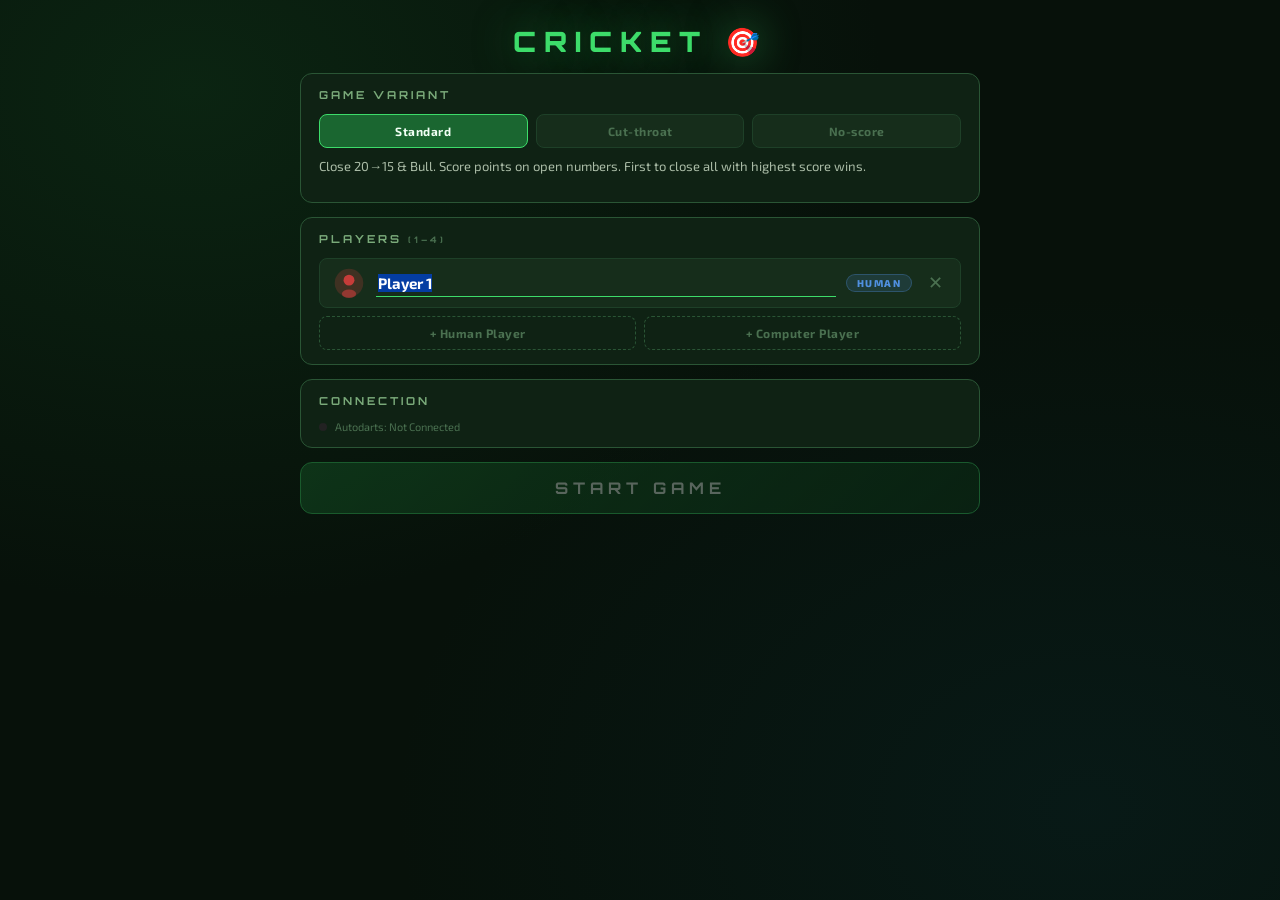
==== games/cricket.html @ 869d9e08 "Overhaul Cricket from feedback — 19 fixes applied CPU: - Replace fictional bots with famous dart pla" ====
<!DOCTYPE html>
<html lang="en">
<head>
<meta charset="UTF-8">
<meta name="viewport" content="width=device-width, initial-scale=1.0">
<title>Cricket — Autodarts</title>
<link href="https://fonts.googleapis.com/css2?family=Orbitron:wght@400;700;900&family=Exo+2:wght@300;400;600;700;900&family=Share+Tech+Mono&display=swap" rel="stylesheet">
<link rel="stylesheet" href="../assets/css/game.css">
<script src="../assets/js/autodarts.js"></script>
<script src="../assets/js/utils.js"></script>
<script src="../assets/js/bots.js"></script>
<style>
*{box-sizing:border-box;margin:0;padding:0;}
:root{
  --bg:#07110a;
  --bg2:#0b1a0f;
  --surface:#0f2214;
  --surface2:#162d1b;
  --border:#1e4028;
  --border2:#2a5535;
  --gold:#c8a84b;
  --gold-dim:#7a6020;
  --text:#dff0d8;
  --muted:#4a7050;
  --green:#3ddc6a;
  --green2:#1a6630;
  --green3:#0d3a1a;
  --red:#e04848;
  --red2:#5a1515;
  --amber:#e8a030;
  --blue:#5090e0;
  --white:#f0fff4;
  --cyan:#40d0b0;
}
body{
  background:var(--bg);
  background-image:
    radial-gradient(ellipse at 15% 10%, rgba(20,80,35,.3) 0%, transparent 45%),
    radial-gradient(ellipse at 85% 90%, rgba(10,50,60,.25) 0%, transparent 45%);
  color:var(--text);
  font-family:'Exo 2',sans-serif;
  height:100vh;
  overflow:hidden;
  user-select:none;
}

.screen{display:none;width:100vw;height:100vh;}
.screen.active{display:flex;}

/* ===================== SETUP ===================== */
#setup{
  flex-direction:column;
  align-items:center;
  justify-content:flex-start;
  padding:20px 16px 24px;
  overflow-y:auto;
  gap:14px;
}
.setup-title{
  font-family:'Orbitron',monospace;
  font-size:28px;font-weight:900;
  color:var(--green);
  letter-spacing:8px;
  text-shadow:0 0 40px rgba(61,220,106,.5);
  flex-shrink:0;
  padding-top:4px;
}
.setup-title span{color:var(--gold);}

.setup-card{
  width:100%;max-width:680px;
  background:var(--surface);
  border:1px solid var(--border2);
  border-radius:12px;
  padding:14px 18px;
  flex-shrink:0;
}
.setup-card h3{
  font-family:'Orbitron',monospace;
  font-size:11px;letter-spacing:3px;
  color:#7aaa7a;
  text-transform:uppercase;
  margin-bottom:12px;
}

/* Variant */
.variant-grid{display:flex;gap:8px;flex-wrap:wrap;}
.variant-btn{
  flex:1;min-width:110px;
  padding:9px 10px;
  background:var(--surface2);
  border:1px solid var(--border);
  border-radius:8px;
  color:var(--muted);
  font-family:'Exo 2',sans-serif;
  font-size:12px;font-weight:700;
  cursor:pointer;transition:all .18s;
  text-align:center;letter-spacing:.5px;
}
.variant-btn:hover{border-color:var(--green);color:var(--text);}
.variant-btn.sel{background:var(--green2);border-color:var(--green);color:var(--white);}
.variant-desc{
  margin-top:8px;font-size:13px;color:rgba(223,240,216,.75);
  line-height:1.6;min-height:32px;
}

/* Players */
#player-list{display:flex;flex-direction:column;gap:7px;}
.player-row{
  display:flex;align-items:center;gap:10px;
  background:var(--surface2);
  border:1px solid var(--border);
  border-radius:8px;
  padding:7px 12px;
}
.pmini-wrap{width:34px;height:34px;flex-shrink:0;}
.pmini-wrap svg{width:34px;height:34px;}
.player-row-name{
  font-size:15px;font-weight:700;color:var(--text);flex:1;
}
.player-row-badge{
  font-size:10px;letter-spacing:1.5px;font-weight:800;
  padding:2px 10px;border-radius:10px;
}
.badge-human{background:rgba(80,144,224,.15);color:var(--blue);border:1px solid rgba(80,144,224,.3);}
.badge-cpu{background:rgba(200,168,75,.15);color:var(--gold);border:1px solid rgba(200,168,75,.3);}
.remove-btn{
  background:none;border:none;color:var(--muted);cursor:pointer;
  font-size:18px;width:26px;height:26px;
  display:flex;align-items:center;justify-content:center;
  border-radius:4px;transition:all .15s;
}
.remove-btn:hover{color:var(--red);background:rgba(224,72,72,.1);}

.add-btns{display:flex;gap:8px;margin-top:8px;}
.add-btn{
  flex:1;padding:9px;
  background:none;border:1px dashed var(--border2);
  border-radius:8px;color:var(--muted);
  font-family:'Exo 2',sans-serif;font-size:12px;font-weight:700;
  cursor:pointer;transition:all .2s;letter-spacing:.5px;
}
.add-btn:hover{border-color:var(--green);color:var(--green);}
.add-btn:disabled{opacity:.3;cursor:not-allowed;}

/* CPU modal */
#cpu-modal{
  display:none;position:fixed;inset:0;
  background:rgba(0,0,0,.75);backdrop-filter:blur(4px);
  z-index:200;align-items:center;justify-content:center;
}
#cpu-modal.open{display:flex;}
.cpu-modal-box{
  background:var(--bg2);
  border:1px solid var(--border2);
  border-radius:16px;padding:22px;
  width:min(580px,96vw);max-height:82vh;overflow-y:auto;
}
.cpu-modal-box h2{
  font-family:'Orbitron',monospace;font-size:11px;
  letter-spacing:3px;color:var(--green);margin-bottom:16px;
}
.cpu-grid{
  display:grid;
  grid-template-columns:repeat(auto-fill,minmax(140px,1fr));
  gap:10px;
}
.cpu-pick-card{
  background:var(--surface);border:1px solid var(--border2);
  border-radius:10px;padding:14px 12px;
  cursor:pointer;transition:all .18s;
  text-align:center;display:flex;flex-direction:column;align-items:center;gap:7px;
}
.cpu-pick-card:hover{border-color:var(--gold);transform:translateY(-2px);box-shadow:0 6px 20px rgba(200,168,75,.15);}
.cpu-pick-name{font-size:13px;font-weight:800;color:var(--text);}
.cpu-pick-mpr{font-size:11px;color:#7aaa7a;font-weight:700;}
.cpu-mpr-bar{width:90%;height:4px;background:var(--surface2);border-radius:2px;overflow:hidden;}
.cpu-mpr-fill{height:100%;background:linear-gradient(90deg,var(--green2),var(--green));border-radius:2px;}

/* Player name input in setup */
.player-name-input{
  flex:1;background:transparent;
  border:none;border-bottom:1px solid var(--border2);
  color:var(--text);font-family:'Exo 2',sans-serif;
  font-size:15px;font-weight:700;
  padding:4px 2px;outline:none;
}
.player-name-input::placeholder{color:var(--muted);}
.player-name-input:focus{border-bottom-color:var(--green);}

/* Winner screen */
.winner-layout{
  display:flex;flex-direction:column;align-items:center;
  gap:18px;max-width:520px;width:92%;padding:20px;
}
#win-others{
  display:flex;flex-wrap:wrap;gap:10px;justify-content:center;width:100%;
}
.win-other-card{
  background:var(--surface);border:1px solid var(--border2);
  border-radius:12px;padding:12px 18px;text-align:center;
  flex:1;min-width:110px;
}
.win-other-name{font-size:13px;font-weight:700;color:var(--text);}
.win-other-score{font-size:12px;color:#7aaa7a;margin-top:4px;}
.win-buttons{display:flex;gap:10px;flex-wrap:wrap;justify-content:center;width:100%;}
.win-btn{
  flex:1;min-width:130px;
  padding:13px 16px;
  background:var(--surface);border:1px solid var(--border2);
  border-radius:10px;color:var(--text);
  font-family:'Orbitron',monospace;font-size:10px;letter-spacing:2px;
  cursor:pointer;transition:all .2s;
}
.win-btn:hover{border-color:var(--green);color:var(--green);}
.win-btn-primary{background:linear-gradient(135deg,#1a6a30,#0d3a18);border-color:var(--green);color:var(--white);}
.win-btn-primary:hover{transform:translateY(-2px);box-shadow:0 6px 20px rgba(61,220,106,.3);}
.win-btn-danger:hover{border-color:var(--red);color:var(--red);}
.cpu-modal-cancel{
  margin-top:14px;width:100%;padding:9px;
  background:none;border:1px solid var(--border2);
  border-radius:8px;color:var(--muted);
  font-family:'Exo 2',sans-serif;font-size:12px;font-weight:700;
  cursor:pointer;transition:all .2s;
}
.cpu-modal-cancel:hover{border-color:var(--red);color:var(--red);}

/* WS status */
.ws-row{display:flex;align-items:center;gap:8px;}
.ws-dot{width:8px;height:8px;border-radius:50%;background:#222;transition:background .3s;flex-shrink:0;}
.ws-dot.on{background:var(--green);box-shadow:0 0 8px var(--green);}
.ws-label{font-size:11px;color:var(--muted);}

.start-btn{
  width:100%;max-width:680px;
  padding:15px;
  background:linear-gradient(135deg,#1a6a30,#0d3a18);
  border:1px solid var(--green);
  border-radius:12px;
  color:var(--white);
  font-family:'Orbitron',monospace;
  font-size:16px;letter-spacing:5px;font-weight:700;
  cursor:pointer;
  box-shadow:0 5px 0 #051808,0 10px 28px rgba(61,220,106,.2);
  transition:all .2s;flex-shrink:0;
}
.start-btn:hover{transform:translateY(-2px);box-shadow:0 7px 0 #051808,0 14px 36px rgba(61,220,106,.3);}
.start-btn:disabled{opacity:.35;cursor:not-allowed;transform:none;box-shadow:none;}

/* ===================== GAME SCREEN ===================== */
#game{flex-direction:row;height:100vh;overflow:hidden;}

/* ---- SCOREBOARD ---- */
#scoreboard{
  flex:1;
  display:flex;flex-direction:column;
  padding:10px 8px 8px 10px;
  overflow:hidden;
  min-width:0;
}

.sb-top{
  display:grid;
  margin-bottom:6px;
  gap:2px;
}

/* player header cells */
.sb-num-label{
  font-family:'Orbitron',monospace;
  font-size:9px;letter-spacing:2px;color:var(--muted);
  display:flex;align-items:flex-end;justify-content:center;
  padding-bottom:4px;
}
.sb-player-hdr{
  display:flex;flex-direction:column;align-items:center;
  padding:6px 4px 4px;
  border-radius:8px 8px 0 0;
  border-bottom:2px solid transparent;
  transition:all .25s;
  gap:2px;
}
.sb-player-hdr.active-col{
  background:rgba(61,220,106,.07);
  border-bottom-color:var(--green);
}
.sb-active-dot{
  width:5px;height:5px;border-radius:50%;
  background:var(--green);box-shadow:0 0 6px var(--green);
  opacity:0;transition:opacity .25s;
}
.sb-player-hdr.active-col .sb-active-dot{opacity:1;}
.sb-score-big{
  font-family:'Orbitron',monospace;font-weight:900;
  color:var(--gold);line-height:1;
  transition:color .3s;
}
.sb-score-big.leading{color:var(--green);}
.sb-mpr{
  font-family:'Share Tech Mono',monospace;
  color:#7aaa7a;line-height:1;
}
.sb-pname{
  font-size:10px;font-weight:800;
  color:var(--text);letter-spacing:.5px;
  white-space:nowrap;overflow:hidden;text-overflow:ellipsis;
  max-width:100%;text-align:center;
}
.sb-player-hdr.active-col .sb-pname{color:var(--green);}
.cpu-tag{
  font-size:8px;color:var(--gold);letter-spacing:1px;
  font-weight:700;opacity:.7;
}

/* rows */
.sb-body{display:flex;flex-direction:column;flex:1;overflow:hidden;}
.sb-row{
  display:grid;
  align-items:stretch;
  gap:2px;
  flex:1;
  border-bottom:1px solid rgba(30,64,40,.5);
}
.sb-row:last-child{border-bottom:none;}

.sb-num-cell{
  display:flex;align-items:center;justify-content:center;
  font-family:'Orbitron',monospace;font-weight:700;
  color:var(--text);
}
.sb-num-cell.num-closed-all{color:var(--red);text-decoration:line-through;}
.sb-row.all-closed{background:rgba(160,20,20,.1);}
.sb-row.all-closed .sb-num-cell{color:var(--red);}

.sb-mark-cell{
  display:flex;align-items:center;justify-content:center;
  position:relative;
  transition:background .2s;
}
.sb-mark-cell.just-hit{animation:cellFlash .5s ease-out;}
@keyframes cellFlash{
  0%{background:rgba(61,220,106,.25);}
  100%{background:transparent;}
}
.sb-mark-cell.just-scored{animation:cellScore .5s ease-out;}
@keyframes cellScore{
  0%{background:rgba(200,168,75,.3);}
  100%{background:transparent;}
}
.sb-mark-cell.closed-col{background:rgba(61,220,106,.04);}

/* The horizontal baseline */
.mark-wrap{
  display:flex;align-items:center;justify-content:center;
  width:100%;height:100%;
  padding:4px 8px;
  position:relative;
}
.mark-line{
  position:absolute;
  left:10%;right:10%;
  height:2px;
  background:var(--border2);
  top:50%;transform:translateY(-50%);
}
.mark-closed-line{
  position:absolute;
  left:10%;right:10%;
  height:2px;
  background:var(--green);
  top:50%;transform:translateY(-50%);
  opacity:0;transition:opacity .3s;
}
.mark-closed-line.visible{opacity:1;}

/* SVG marks */
.mark-svg-wrap{
  position:relative;z-index:1;
  display:flex;align-items:center;justify-content:center;
}

/* ---- SIDE PANEL ---- */
#side-panel{
  width:190px;flex-shrink:0;
  background:var(--surface);
  border-left:1px solid var(--border2);
  display:flex;flex-direction:column;
  padding:10px;gap:10px;overflow:hidden;
}
.panel-label{
  font-family:'Orbitron',monospace;
  font-size:8px;letter-spacing:3px;color:var(--muted);
  text-transform:uppercase;margin-bottom:5px;
}

/* Dart slots */
.dart-slots{display:flex;gap:5px;}
.dart-slot{
  flex:1;
  background:var(--surface2);
  border:1px solid var(--border);
  border-radius:8px;
  padding:6px 3px;
  text-align:center;
  font-family:'Share Tech Mono',monospace;
  font-size:12px;color:var(--muted);
  min-height:50px;
  display:flex;flex-direction:column;align-items:center;justify-content:center;
  gap:2px;
  transition:all .25s;
}
.dart-slot.hit{border-color:var(--green);color:var(--green);background:rgba(61,220,106,.08);}
.dart-slot.scored{border-color:var(--gold);color:var(--gold);background:rgba(200,168,75,.1);}
.dart-slot.miss{border-color:var(--red2);color:var(--muted);}
.dart-slot-label{font-size:9px;color:var(--muted);letter-spacing:1px;}
.dart-slot-val{font-size:14px;font-weight:700;line-height:1.1;}

/* Turn info */
.turn-info{
  background:var(--surface2);border:1px solid var(--border);
  border-radius:8px;padding:10px;text-align:center;
}
.turn-player{
  font-size:13px;font-weight:800;color:var(--text);
  white-space:nowrap;overflow:hidden;text-overflow:ellipsis;
}
.turn-player.cpu-turn{color:var(--gold);}
.turn-sub{font-size:10px;color:var(--muted);margin-top:2px;}

/* Target suggestion */
.target-box{
  background:var(--green3);
  border:1px solid var(--green2);
  border-radius:8px;padding:8px 10px;
  text-align:center;
}
.target-label{font-size:9px;letter-spacing:2px;color:var(--muted);}
.target-val{
  font-family:'Orbitron',monospace;
  font-size:18px;font-weight:900;color:var(--green);
  margin-top:2px;
}

/* Round display */
.round-box{
  background:var(--surface2);border:1px solid var(--border);
  border-radius:8px;padding:8px 10px;text-align:center;
}
.round-num{
  font-family:'Orbitron',monospace;
  font-size:22px;font-weight:900;color:var(--text);
}
.round-sub{font-size:9px;color:var(--muted);letter-spacing:2px;}

/* WS status in game */
.game-ws{display:flex;align-items:center;gap:6px;margin-top:auto;}

/* Variant badge */
.variant-badge{
  text-align:center;
  font-family:'Orbitron',monospace;font-size:9px;
  letter-spacing:2px;color:var(--muted);
  padding:4px 8px;
  border:1px solid var(--border);border-radius:6px;
}

/* End game btn */
.end-btn{
  padding:9px;background:none;
  border:1px solid var(--border2);border-radius:8px;
  color:var(--muted);font-family:'Exo 2',sans-serif;
  font-size:11px;font-weight:700;cursor:pointer;
  transition:all .2s;letter-spacing:.5px;
}
.end-btn:hover{border-color:var(--red);color:var(--red);}

/* ===================== WINNER SCREEN ===================== */
#winner{
  flex-direction:column;align-items:center;justify-content:center;gap:20px;
}
.win-card{
  background:var(--surface);border:1px solid var(--gold);
  border-radius:20px;padding:40px 48px;text-align:center;
  animation:winPop .5s cubic-bezier(.34,1.56,.64,1);
  box-shadow:0 0 60px rgba(200,168,75,.2);
}
@keyframes winPop{from{transform:scale(.6);opacity:0;}to{transform:scale(1);opacity:1;}}
.win-trophy{font-size:60px;margin-bottom:12px;}
.win-label{
  font-family:'Orbitron',monospace;font-size:12px;
  letter-spacing:4px;color:var(--muted);margin-bottom:8px;
}
.win-name{
  font-family:'Orbitron',monospace;font-size:36px;font-weight:900;
  color:var(--gold);text-shadow:0 0 30px rgba(200,168,75,.5);
}
.win-score{
  font-family:'Share Tech Mono',monospace;font-size:14px;
  color:var(--muted);margin-top:8px;
}
.play-again-btn{
  padding:14px 36px;
  background:linear-gradient(135deg,#1a6a30,#0d3a18);
  border:1px solid var(--green);border-radius:12px;
  color:var(--white);
  font-family:'Orbitron',monospace;font-size:13px;letter-spacing:3px;
  cursor:pointer;transition:all .2s;
}
.play-again-btn:hover{transform:translateY(-2px);box-shadow:0 6px 20px rgba(61,220,106,.3);}
#confetti{position:fixed;inset:0;pointer-events:none;z-index:50;}
.cf{position:absolute;top:-20px;animation:cfall linear infinite;}
@keyframes cfall{
  0%{transform:translateY(0) rotate(0deg);opacity:1;}
  100%{transform:translateY(110vh) rotate(720deg);opacity:0;}
}

/* Flash announcements */
#announce{
  position:fixed;top:50%;left:50%;
  transform:translate(-50%,-50%);
  z-index:300;pointer-events:none;
  font-family:'Orbitron',monospace;font-weight:900;
  text-align:center;
  opacity:0;transition:opacity .2s;
  text-shadow:0 0 40px currentColor;
}
#announce.show{opacity:1;}
</style>
</head>
<body>

<!-- SETUP -->
<div id="setup" class="screen active">
  <div class="setup-title">CRICKET <span>🎯</span></div>

  <div class="setup-card">
    <h3>Game Variant</h3>
    <div class="variant-grid">
      <button class="variant-btn sel" data-v="standard" onclick="selectVariant('standard',this)">Standard</button>
      <button class="variant-btn" data-v="cutthroat" onclick="selectVariant('cutthroat',this)">Cut-throat</button>
      <button class="variant-btn" data-v="noscore" onclick="selectVariant('noscore',this)">No-score</button>
    </div>
    <div class="variant-desc" id="variant-desc">Close 20→15 & Bull. Score points on open numbers. First to close all with highest score wins.</div>
  </div>

  <div class="setup-card">
    <h3>Players <span id="player-count-label" style="color:var(--muted);font-size:9px;">(1–4)</span></h3>
    <div id="player-list"></div>
    <div class="add-btns">
      <button class="add-btn" id="add-human-btn" onclick="addHumanPlayer()">+ Human Player</button>
      <button class="add-btn" id="add-cpu-btn" onclick="openCpuModal()">+ Computer Player</button>
    </div>
  </div>

  <div class="setup-card">
    <h3>Connection</h3>
    <div class="ws-row">
      <div class="ws-dot" id="setup-ws-dot"></div>
      <div class="ws-label" id="setup-ws-label">Autodarts: Not Connected</div>
    </div>
  </div>

  <button class="start-btn" id="start-btn" onclick="startGame()" disabled>START GAME</button>
</div>

<!-- CPU MODAL -->
<div id="cpu-modal">
  <div class="cpu-modal-box">
    <h2>SELECT OPPONENT</h2>
    <div class="cpu-grid" id="cpu-grid"></div>
    <button class="cpu-modal-cancel" onclick="closeCpuModal()">Cancel</button>
  </div>
</div>

<!-- GAME -->
<div id="game" class="screen">
  <div id="scoreboard">
    <div class="sb-top" id="sb-top"></div>
    <div class="sb-body" id="sb-body"></div>
  </div>
  <div id="side-panel">
    <div>
      <div class="panel-label">Current Turn</div>
      <div class="turn-info">
        <div class="turn-player" id="turn-player-name">—</div>
        <div class="turn-sub" id="turn-sub">Throw your darts</div>
      </div>
    </div>
    <div>
      <div class="panel-label">Darts</div>
      <div class="dart-slots" id="dart-slots">
        <div class="dart-slot" id="ds0"><div class="dart-slot-label">1ST</div><div class="dart-slot-val">—</div></div>
        <div class="dart-slot" id="ds1"><div class="dart-slot-label">2ND</div><div class="dart-slot-val">—</div></div>
        <div class="dart-slot" id="ds2"><div class="dart-slot-label">3RD</div><div class="dart-slot-val">—</div></div>
      </div>
    </div>
    <div>
      <div class="panel-label">Aim For</div>
      <div class="target-box">
        <div class="target-label">TARGET</div>
        <div class="target-val" id="target-val">20</div>
      </div>
    </div>
    <div>
      <div class="panel-label">Round</div>
      <div class="round-box">
        <div class="round-num" id="round-num">1</div>
        <div class="round-sub">ROUND</div>
      </div>
    </div>
    <div class="variant-badge" id="game-variant-badge">STANDARD</div>
    <div class="game-ws">
      <div class="ws-dot" id="game-ws-dot"></div>
      <div class="ws-label" id="game-ws-label">Not Connected</div>
    </div>
    <button class="end-btn" onclick="endGame()">End Game</button>
  </div>
</div>

<!-- WINNER -->
<div id="winner" class="screen">
  <div class="winner-layout">
    <div class="win-card">
      <div class="win-trophy">🏆</div>
      <div class="win-label">WINNER</div>
      <div class="win-name" id="win-name">—</div>
      <div class="win-score" id="win-details">—</div>
    </div>
    <div id="win-others"></div>
    <div class="win-buttons">
      <button class="win-btn win-btn-primary" onclick="nextLeg()">NEXT LEG</button>
      <button class="win-btn" onclick="goToSetup()">ADJUST SETTINGS</button>
      <button class="win-btn win-btn-danger" onclick="goToMenu()">MENU</button>
    </div>
  </div>
</div>

<div id="confetti"></div>
<div id="announce"></div>

<script>
// CPU_PLAYERS, makeFaceSVG, humanAvatarSVG — from bots.js
// PLAYER_COLORS, isMiss, segScore, dartSpeak, showScreen,
// initSpeech, speak, gAC, tone, noiz, sfx*, spawnConfetti — from utils.js

// =============================================
// SPEECH HELPERS
// =============================================
// What to say when a dart lands on num with multiplier mul
function dartName(num, mul){
  if(num === 25) return mul === 2 ? 'Bullseye' : 'Bull';
  if(mul === 3)  return `Treble ${num}`;
  if(mul === 2)  return `Double ${num}`;
  return String(num);
}
// Name to call out for a player (first name only for CPU)
function playerCallName(p){
  return p.isCpu ? p.name.split(' ')[0] : p.name;
}

// =============================================
// FULLSCREEN
// =============================================
function enterFullscreen(){
  const el = document.documentElement;
  if(el.requestFullscreen) el.requestFullscreen();
  else if(el.webkitRequestFullscreen) el.webkitRequestFullscreen();
  else if(el.mozRequestFullScreen) el.mozRequestFullScreen();
}
function exitFullscreen(){
  if(document.exitFullscreen) document.exitFullscreen().catch(()=>{});
  else if(document.webkitExitFullscreen) document.webkitExitFullscreen();
  else if(document.mozCancelFullScreen) document.mozCancelFullScreen();
}

// =============================================
// GAME CONFIG
// =============================================
const NUMBERS = [20,19,18,17,16,15,25]; // 25 = Bull
const VARIANTS = {
  standard:  'Close 20→15 & Bull. Score points on open numbers. Close all + highest score wins.',
  cutthroat: 'Opponents gain points when you hit their open numbers. Fewest points + all closed wins.',
  noscore:   'No points. First player to close all numbers wins.'
};
// PLAYER_COLORS — from utils.js

let gameVariant = 'standard';
let players = []; // {name, color, isCpu, cpuData, score, marks:{20:0..3,...}, dartsThrown, marksThrown}
let currentPlayer = 0;
let currentDarts = [];
let seenThrows = 0;
let turnEnded = false;
let gameActive = false;
let missTimer = null;
let round = 1;
let humanCount = 0;
let startingPlayer = 0;  // rotates each leg
let legNumber = 0;       // 0 = first game (random start)
// ws, connectWS, updateWSUI — from autodarts.js

function handleWS(data){
  if(!data || data.type !== 'state') return;
  const d = data.data || {};
  const throws = d.throws;
  const event = d.event || '';
  const numThrows = d.numThrows !== undefined ? d.numThrows : -1;
  const tc = Array.isArray(throws) ? throws.length : 0;

  // Only process human turns
  if(gameActive && !players[currentPlayer].isCpu){
    if(tc > seenThrows && !turnEnded){
      if(missTimer){ clearTimeout(missTimer); missTimer = null; }
      const seg = throws[seenThrows].segment || {};
      registerDart(seg);
      seenThrows = tc;
    }
    if(!turnEnded && numThrows > 0 && numThrows > seenThrows && tc === seenThrows){
      if(!missTimer) missTimer = setTimeout(() => {
        missTimer = null;
        if(seenThrows < numThrows && !turnEnded && gameActive){
          registerDart(null);
          seenThrows = numThrows;
        }
      }, 700);
    }
    if(event === 'Takeout finished' && numThrows === 0){
      if(missTimer){ clearTimeout(missTimer); missTimer = null; }
      seenThrows = 0;
      if(currentDarts.length > 0 || turnEnded) advanceTurn();
    }
  }
}

// =============================================
// SETUP UI
// =============================================
function selectVariant(v, btn){
  gameVariant = v;
  document.querySelectorAll('.variant-btn').forEach(b => b.classList.remove('sel'));
  btn.classList.add('sel');
  document.getElementById('variant-desc').textContent = VARIANTS[v];
  document.getElementById('game-variant-badge').textContent = v.toUpperCase();
}

function buildCpuGrid(){
  const g = document.getElementById('cpu-grid');
  g.innerHTML = CPU_PLAYERS.map(c => {
    const barW = Math.round((c.mpr / 6.5) * 100);
    return `<div class="cpu-pick-card" onclick="addCpuPlayer('${c.id}')">
      <div class="cpu-pick-name">${c.name}</div>
      <div class="cpu-pick-mpr">MPR ${c.mpr.toFixed(1)}</div>
      <div class="cpu-mpr-bar"><div class="cpu-mpr-fill" style="width:${barW}%"></div></div>
    </div>`;
  }).join('');
}

function openCpuModal(){
  if(players.length >= 4) return;
  document.getElementById('cpu-modal').classList.add('open');
}
function closeCpuModal(){
  document.getElementById('cpu-modal').classList.remove('open');
}

function addHumanPlayer(){
  if(players.length >= 4) return;
  humanCount++;
  const name = `Player ${humanCount}`;
  const color = PLAYER_COLORS[players.length % 6];
  players.push({name, color, isCpu:false, cpuData:null, score:0, marks:{20:0,19:0,18:0,17:0,16:0,15:0,25:0}, dartsThrown:0, marksThrown:0});
  renderPlayerList();
  checkStartBtn();
  // Focus and select the new name field so user can type immediately
  setTimeout(() => {
    const inputs = document.querySelectorAll('.player-name-input');
    if(inputs.length){ inputs[inputs.length-1].focus(); inputs[inputs.length-1].select(); }
  }, 30);
}

function addCpuPlayer(id){
  if(players.length >= 4) return;
  const cpu = CPU_PLAYERS.find(c => c.id === id);
  if(!cpu) return;
  const color = PLAYER_COLORS[players.length % 6];
  players.push({name:cpu.name, color, isCpu:true, cpuData:cpu, score:0, marks:{20:0,19:0,18:0,17:0,16:0,15:0,25:0}, dartsThrown:0, marksThrown:0});
  closeCpuModal();
  renderPlayerList();
  checkStartBtn();
}

function removePlayer(idx){
  players.splice(idx,1);
  renderPlayerList();
  checkStartBtn();
}

function renderPlayerList(){
  const list = document.getElementById('player-list');
  list.innerHTML = players.map((p,i) => `
    <div class="player-row">
      <div class="pmini-wrap">${p.isCpu ? makeFaceSVG(p.cpuData.face,34) : humanAvatarSVG(p.color,34)}</div>
      ${p.isCpu
        ? `<div class="player-row-name">${p.name}</div>`
        : `<input class="player-name-input" data-idx="${i}" value="${p.name.replace(/"/g,'&quot;')}" placeholder="Enter your name"/>`}
      <div class="player-row-badge ${p.isCpu ? 'badge-cpu' : 'badge-human'}">${p.isCpu ? `CPU ${p.cpuData.mpr.toFixed(1)}` : 'HUMAN'}</div>
      <button class="remove-btn" onclick="removePlayer(${i})">✕</button>
    </div>
  `).join('');
  // Attach live name-sync to each input
  list.querySelectorAll('.player-name-input').forEach(inp => {
    const idx = parseInt(inp.dataset.idx);
    inp.addEventListener('input', e => {
      players[idx].name = e.target.value.trim() || `Player ${idx + 1}`;
    });
  });
  const maxed = players.length >= 4;
  document.getElementById('add-human-btn').disabled = maxed;
  document.getElementById('add-cpu-btn').disabled = maxed;
}

// humanAvatarSVG — from bots.js

function checkStartBtn(){
  document.getElementById('start-btn').disabled = players.length < 2;
}

// =============================================
// GAME START / LEG NAVIGATION
// =============================================
function startGame(){
  if(players.length < 2) return;
  // Sync names from any focused inputs before starting
  document.querySelectorAll('.player-name-input').forEach(inp => {
    const idx = parseInt(inp.dataset.idx);
    if(!isNaN(idx)) players[idx].name = inp.value.trim() || `Player ${idx+1}`;
  });
  legNumber = 0;
  startingPlayer = Math.floor(Math.random() * players.length);
  launchLeg();
}

function launchLeg(){
  document.getElementById('confetti').innerHTML = '';
  players.forEach(p => {
    p.score = 0;
    p.marks = {20:0,19:0,18:0,17:0,16:0,15:0,25:0};
    p.dartsThrown = 0;
    p.marksThrown = 0;
  });
  currentPlayer = startingPlayer;
  currentDarts = [];
  seenThrows = 0;
  turnEnded = false;
  gameActive = true;
  round = 1;

  buildScoreboard();
  showScreen('game');
  enterFullscreen();
  setTimeout(() => {
    updateScoreboard();
    startTurn();
  }, 100);
}

function nextLeg(){
  legNumber++;
  startingPlayer = (startingPlayer + 1) % players.length;
  launchLeg();
}

function goToSetup(){
  gameActive = false;
  exitFullscreen();
  document.getElementById('confetti').innerHTML = '';
  showScreen('setup');
}

function goToMenu(){
  gameActive = false;
  exitFullscreen();
  document.getElementById('confetti').innerHTML = '';
  window.location.href = '../index.html';
}

// =============================================
// SCOREBOARD BUILD
// =============================================
function buildScoreboard(){
  const n = players.length;
  const numColW = 64;
  const colTemplate = `${numColW}px ` + players.map(() => '1fr').join(' ');

  // Header
  const top = document.getElementById('sb-top');
  top.style.gridTemplateColumns = colTemplate;

  let hdrHTML = `<div class="sb-num-label">#</div>`;
  players.forEach((p,i) => {
    hdrHTML += `<div class="sb-player-hdr" id="phdr-${i}">
      <div class="sb-active-dot"></div>
      <div style="width:40px;height:40px;">${p.isCpu ? makeFaceSVG(p.cpuData.face,40) : humanAvatarSVG(p.color,40)}</div>
      <div class="sb-score-big" id="pscore-${i}" style="font-size:${n<=2?'28px':n===3?'22px':'18px'}">0</div>
      <div class="sb-mpr" id="pmpr-${i}" style="font-size:${n<=2?'11px':'10px'}">MPR 0.00</div>
      <div class="sb-pname" title="${p.name}">${p.name}</div>
      ${p.isCpu ? `<div class="cpu-tag">CPU</div>` : ''}
    </div>`;
  });
  top.innerHTML = hdrHTML;

  // Rows
  const body = document.getElementById('sb-body');
  body.innerHTML = '';
  NUMBERS.forEach(num => {
    const row = document.createElement('div');
    row.className = 'sb-row';
    row.id = `row-${num}`;
    row.style.gridTemplateColumns = colTemplate;

    let rowHTML = `<div class="sb-num-cell" id="numcell-${num}" style="font-size:${num===25?'14px':'26px'}">${num===25?'BULL':num}</div>`;
    players.forEach((p,i) => {
      rowHTML += `<div class="sb-mark-cell" id="mcell-${num}-${i}">
        <div class="mark-wrap">
          <div class="mark-line"></div>
          <div class="mark-closed-line" id="closedline-${num}-${i}"></div>
          <div class="mark-svg-wrap" id="marksvg-${num}-${i}"></div>
        </div>
      </div>`;
    });
    row.innerHTML = rowHTML;
    body.appendChild(row);
  });
}

function updateScoreboard(){
  const n = players.length;
  const maxScore = Math.max(...players.map(p => p.score));

  players.forEach((p,i) => {
    // Score
    const scoreEl = document.getElementById(`pscore-${i}`);
    if(scoreEl){
      scoreEl.textContent = p.score;
      scoreEl.classList.toggle('leading', p.score === maxScore && maxScore > 0);
    }
    // MPR
    const mprEl = document.getElementById(`pmpr-${i}`);
    if(mprEl){
      const rounds = Math.max(1, Math.floor(p.dartsThrown/3) + (p.dartsThrown%3>0?1:0));
      const mpr = p.dartsThrown > 0 ? (p.marksThrown / Math.max(1,p.dartsThrown/3)).toFixed(2) : '0.00';
      mprEl.textContent = `MPR ${mpr}`;
    }
    // Active col
    document.getElementById(`phdr-${i}`)?.classList.toggle('active-col', i === currentPlayer);

    // Marks
    NUMBERS.forEach(num => {
      const marks = p.marks[num];
      const markEl = document.getElementById(`marksvg-${num}-${i}`);
      if(markEl) markEl.innerHTML = drawMarkSVG(marks);
      // closed line — show if closed
      const cl = document.getElementById(`closedline-${num}-${i}`);
      if(cl) cl.classList.toggle('visible', marks >= 3);
    });
  });

  // Number cells — red + strikethrough if all players closed
  NUMBERS.forEach(num => {
    const allClosed = players.every(p => p.marks[num] >= 3);
    const nc = document.getElementById(`numcell-${num}`);
    if(nc) nc.classList.toggle('num-closed-all', allClosed);
    const row = document.getElementById(`row-${num}`);
    if(row) row.classList.toggle('all-closed', allClosed);
  });

  // Target
  const t = getBestTarget(players[currentPlayer]);
  document.getElementById('target-val').textContent = t === 25 ? 'BULL' : t;

  // Round
  document.getElementById('round-num').textContent = round;
}

function drawMarkSVG(marks){
  if(marks === 0) return '';
  const s = 32, cx = s/2, cy = s/2, r = s*0.38;
  let svg = `<svg viewBox="0 0 ${s} ${s}" width="${s}" height="${s}" xmlns="http://www.w3.org/2000/svg">`;
  if(marks === 1){
    // Single slash /
    svg += `<line x1="${cx-r*.5}" y1="${cy+r*.7}" x2="${cx+r*.5}" y2="${cy-r*.7}" stroke="#3ddc6a" stroke-width="2.5" stroke-linecap="round"/>`;
  } else if(marks === 2){
    // X (slash + backslash)
    svg += `<line x1="${cx-r*.55}" y1="${cy+r*.7}" x2="${cx+r*.55}" y2="${cy-r*.7}" stroke="#3ddc6a" stroke-width="2.5" stroke-linecap="round"/>`;
    svg += `<line x1="${cx+r*.55}" y1="${cy+r*.7}" x2="${cx-r*.55}" y2="${cy-r*.7}" stroke="#3ddc6a" stroke-width="2.5" stroke-linecap="round"/>`;
  } else if(marks >= 3){
    // Circle around X (closed)
    svg += `<line x1="${cx-r*.5}" y1="${cy+r*.65}" x2="${cx+r*.5}" y2="${cy-r*.65}" stroke="#c8a84b" stroke-width="2.2" stroke-linecap="round"/>`;
    svg += `<line x1="${cx+r*.5}" y1="${cy+r*.65}" x2="${cx-r*.5}" y2="${cy-r*.65}" stroke="#c8a84b" stroke-width="2.2" stroke-linecap="round"/>`;
    svg += `<circle cx="${cx}" cy="${cy}" r="${r*.8}" fill="none" stroke="#c8a84b" stroke-width="2.2"/>`;
  }
  svg += '</svg>';
  return svg;
}

// =============================================
// TURN FLOW
// =============================================
function startTurn(){
  const p = players[currentPlayer];
  currentDarts = [];
  seenThrows = 0;
  turnEnded = false;
  resetDartSlots();
  updateScoreboard();

  const nameEl = document.getElementById('turn-player-name');
  nameEl.textContent = p.name;
  nameEl.classList.toggle('cpu-turn', p.isCpu);
  document.getElementById('turn-sub').textContent = p.isCpu ? 'Computer thinking...' : 'Throw your darts';

  if(p.isCpu){
    // 3s after human removes darts before CPU starts (name call already spoken in advanceTurn)
    setTimeout(() => runCpuTurn(), 3000);
  }
}

function advanceTurn(){
  if(!gameActive) return;
  if(missTimer){ clearTimeout(missTimer); missTimer = null; }

  // Announce points scored this turn (no name, no "points")
  const turnPts = currentDarts.reduce((s, d) => s + (d.score || 0), 0);
  if(turnPts > 0) speak(String(turnPts));

  // Next player
  let next = (currentPlayer + 1) % players.length;
  if(next === 0) round++;
  currentPlayer = next;

  // Update scoreboard before announcing
  updateScoreboard();
  setTimeout(() => {
    speak(playerCallName(players[currentPlayer]));
    startTurn();
  }, 600);
}

function resetDartSlots(){
  [0,1,2].forEach(i => {
    const el = document.getElementById(`ds${i}`);
    el.className = 'dart-slot';
    el.innerHTML = `<div class="dart-slot-label">${['1ST','2ND','3RD'][i]}</div><div class="dart-slot-val">—</div>`;
  });
}

function updateDartSlot(idx, label, cssClass){
  const el = document.getElementById(`ds${idx}`);
  if(!el) return;
  el.className = `dart-slot ${cssClass}`;
  el.innerHTML = `<div class="dart-slot-label">${['1ST','2ND','3RD'][idx]}</div><div class="dart-slot-val">${label}</div>`;
}

// =============================================
// DART REGISTRATION
// =============================================
function registerDart(seg){
  if(!gameActive || turnEnded || currentDarts.length >= 3) return;
  const p = players[currentPlayer];
  p.dartsThrown++;

  const num = seg ? Number(seg.number) : 0;
  const mul = seg ? Number(seg.multiplier || 1) : 0;
  const name = seg ? (seg.name || '').trim().toLowerCase() : '';

  // Miss check
  const isMiss = !seg || !num || isNaN(num) || !name || name==='?' || name==='miss' || /^m\d+$/.test(name);
  const isInPlay = !isMiss && NUMBERS.includes(num);

  const dartIdx = currentDarts.length;

  if(isMiss || !isInPlay){
    currentDarts.push({score:0, label:'Miss', num:0, mul:0});
    updateDartSlot(dartIdx, 'Miss', 'miss');
    sfxMiss();
    speak(isMiss ? 'Miss' : dartName(num, mul));
  } else {
    // Valid cricket number
    const marks = Math.min(mul, 3); // each dart gives 1-3 marks
    let marksToScore = 0;
    let marksToClose = 0;
    let scored = 0;
    const currentMarks = p.marks[num];

    // How many marks go towards closing vs scoring
    const needed = Math.max(0, 3 - currentMarks);
    marksToClose = Math.min(marks, needed);
    marksToScore = marks - marksToClose;

    // Check if others have closed this number
    const othersAllClosed = players.filter((_,i) => i !== currentPlayer).every(op => op.marks[num] >= 3);

    // Apply closing marks
    p.marks[num] = Math.min(3, currentMarks + marks);
    p.marksThrown += marks;

    // Score if we've closed and others haven't
    if(marksToScore > 0 && !othersAllClosed && gameVariant !== 'noscore'){
      if(gameVariant === 'standard'){
        scored = num * marksToScore;
        p.score += scored;
      } else if(gameVariant === 'cutthroat'){
        // opponents gain points
        players.forEach((op,i) => {
          if(i !== currentPlayer && op.marks[num] < 3){
            op.score += num * marksToScore;
          }
        });
      }
    }

    // Build label
    const label = num === 25 ? (mul===2?'Bullseye':'Bull') : (mul===3?`T${num}`:mul===2?`D${num}`:`${num}`);
    const cssClass = scored > 0 ? 'scored' : 'hit';
    currentDarts.push({score:scored, label, num, mul});
    updateDartSlot(dartIdx, label, cssClass);

    // Sound & speech
    const wasClosed = currentMarks >= 3;
    const nowClosed = p.marks[num] >= 3;
    const justClosed = !wasClosed && nowClosed;
    const justClosedAll = justClosed && othersAllClosed;

    const dn = dartName(num, mul);
    if(wasClosed && !scored){
      sfxDeadDart();
      speak(dn);
    } else if(justClosedAll){
      sfxClose();
      speak(`${dn}, closed`);
    } else if(justClosed && scored > 0){
      sfxCloseAndScore();
      speak(`${dn}, closed, scoring`);
    } else if(justClosed){
      sfxClose();
      speak(`${dn}, closed`);
    } else if(scored > 0){
      sfxScore();
      speak(`${dn}`);
    } else {
      sfxHit();
      speak(dn);
    }

    // Flash cell
    const cell = document.getElementById(`mcell-${num}-${currentPlayer}`);
    if(cell){
      cell.classList.remove('just-hit','just-scored');
      void cell.offsetWidth;
      cell.classList.add(scored > 0 ? 'just-scored' : 'just-hit');
    }

    // Check win immediately on dart landing
    if(checkWin(currentPlayer)){
      updateScoreboard();
      turnEnded = true;
      endWithWinner(currentPlayer);
      return;
    }
  }

  updateScoreboard();

  // Auto-end after 3 darts (for cpu or if no board connected)
  if(currentDarts.length >= 3){
    turnEnded = true;
  }
}

// =============================================
// CPU TURN
// =============================================
function runCpuTurn(){
  if(!gameActive) return;
  throwCpuDart(0, () => {
    setTimeout(() => throwCpuDart(1, () => {
      setTimeout(() => throwCpuDart(2, () => {
        setTimeout(() => advanceTurn(), 1200);
      }), 2000);
    }), 2000);
  });
}

function throwCpuDart(dartN, cb){
  if(!gameActive || turnEnded){ cb && cb(); return; }
  const p = players[currentPlayer];
  const cpu = p.cpuData;
  const target = getBestTarget(p);
  const seg = generateCpuThrow(target, cpu.mpr);
  registerDart(seg);
  if(turnEnded && dartN < 2){ cb && cb(); return; }
  cb && cb();
}

// generateCpuThrow, getAdjacentNumbers — from bots.js

function getBestTarget(p){
  // Priority: open numbers from high to low, then score on open enemy numbers
  // Prefer numbers we haven't closed and are highest value
  const open = NUMBERS.filter(n => p.marks[n] < 3).sort((a,b) => {
    // Bull = 25, treat as mid-priority for targeting
    const va = a===25?22:a, vb = b===25?22:b;
    return vb - va;
  });
  if(open.length > 0) return open[0];
  // All closed — aim at highest scoring number where others are open
  const scoring = NUMBERS.filter(n => {
    return p.marks[n] >= 3 && players.some((op,i) => i!==currentPlayer && op.marks[n] < 3);
  }).sort((a,b) => b-a);
  return scoring[0] || 20;
}

// =============================================
// WIN CHECK
// =============================================
function checkWin(idx){
  const p = players[idx];
  const allClosed = NUMBERS.every(n => p.marks[n] >= 3);
  if(!allClosed) return false;
  if(gameVariant === 'noscore') return true;
  if(gameVariant === 'cutthroat'){
    // fewest points + all closed
    const myScore = p.score;
    const othersClosed = players.filter((_,i) => i!==idx).every(op => {
      const theirAllClosed = NUMBERS.every(n => op.marks[n] >= 3);
      return theirAllClosed && op.score >= myScore;
    });
    return true; // simplified: first to close all with <= score of others
  }
  // Standard: all closed AND highest score
  const myScore = p.score;
  const highestScore = Math.max(...players.map(op => op.score));
  return myScore >= highestScore;
}

function endWithWinner(idx){
  gameActive = false;
  const winner = players[idx];
  sfxCheckout();
  speak(`${playerCallName(winner)} wins!`, true);

  const mprOf = p => p.dartsThrown > 0
    ? (p.marksThrown / Math.max(1, p.dartsThrown / 3)).toFixed(2)
    : '0.00';

  document.getElementById('win-name').textContent = winner.name;
  document.getElementById('win-details').textContent =
    `Score ${winner.score} · MPR ${mprOf(winner)}`;

  // Other players below
  document.getElementById('win-others').innerHTML = players
    .filter((_,i) => i !== idx)
    .map(p => `<div class="win-other-card">
      <div class="win-other-name">${p.name}</div>
      <div class="win-other-score">Score ${p.score} · MPR ${mprOf(p)}</div>
    </div>`)
    .join('');

  spawnConfetti();
  showScreen('winner');
}

function endGame(){
  gameActive = false;
  exitFullscreen();
  document.getElementById('confetti').innerHTML = '';
  showScreen('setup');
}

// showScreen, gAC, tone, noiz — from utils.js

// Hit open number — short positive tick
function sfxHit(){
  const ctx=gAC(),t=ctx.currentTime;
  tone(660,'sine',t,.08,.15,ctx);
  tone(880,'sine',t+.06,.06,.08,ctx);
}
// Score points — brighter positive
function sfxScore(){
  const ctx=gAC(),t=ctx.currentTime;
  [440,554,659].forEach((f,i)=>tone(f,'triangle',t+i*.07,.15,.18,ctx));
}
// Close a number — satisfying
function sfxClose(){
  const ctx=gAC(),t=ctx.currentTime;
  [523,659,784].forEach((f,i)=>tone(f,'sine',t+i*.08,.2,.2,ctx));
  noiz(t,.1,.08,400,ctx);
}
// Close and score simultaneously
function sfxCloseAndScore(){
  const ctx=gAC(),t=ctx.currentTime;
  [523,659,784,1047].forEach((f,i)=>tone(f,'triangle',t+i*.07,.25,.2,ctx));
  tone(440,'square',t+.3,.2,.1,ctx);
}
// Dead dart / closed number or not in play
function sfxDeadDart(){
  const ctx=gAC(),t=ctx.currentTime;
  tone(220,'sawtooth',t,.12,.1,ctx);
  noiz(t,.08,.06,200,ctx);
}
// sfxMiss, sfxCheckout, sfxNext — from utils.js
// initSpeech, speak, spawnConfetti — from utils.js

// =============================================
// KEYBOARD TESTING
// =============================================
document.addEventListener('keydown', e => {
  if(!gameActive || players[currentPlayer].isCpu) return;
  if(e.key===' '||e.key==='Enter'){
    if(turnEnded||currentDarts.length>0) advanceTurn();
    return;
  }
  // Number keys for cricket numbers
  const numMap = {'0':null,'2':2,'3':3,'4':4,'5':5,'6':6,'7':7,'8':8,'9':9};
  // specific cricket numbers
  if(e.key==='q') registerDart({name:'T20',number:20,multiplier:3,bed:'Triple'});       // T20
  else if(e.key==='w') registerDart({name:'S20',number:20,multiplier:1,bed:'SingleOuter'}); // S20
  else if(e.key==='e') registerDart({name:'T19',number:19,multiplier:3,bed:'Triple'});
  else if(e.key==='r') registerDart({name:'S19',number:19,multiplier:1,bed:'SingleOuter'});
  else if(e.key==='t') registerDart({name:'T18',number:18,multiplier:3,bed:'Triple'});
  else if(e.key==='y') registerDart({name:'S18',number:18,multiplier:1,bed:'SingleOuter'});
  else if(e.key==='a') registerDart({name:'T17',number:17,multiplier:3,bed:'Triple'});
  else if(e.key==='s') registerDart({name:'S17',number:17,multiplier:1,bed:'SingleOuter'});
  else if(e.key==='d') registerDart({name:'T16',number:16,multiplier:3,bed:'Triple'});
  else if(e.key==='f') registerDart({name:'S16',number:16,multiplier:1,bed:'SingleOuter'});
  else if(e.key==='z') registerDart({name:'T15',number:15,multiplier:3,bed:'Triple'});
  else if(e.key==='x') registerDart({name:'S15',number:15,multiplier:1,bed:'SingleOuter'});
  else if(e.key==='b') registerDart({name:'D25',number:25,multiplier:2,bed:'Single'});  // Bullseye
  else if(e.key==='v') registerDart({name:'B25',number:25,multiplier:1,bed:'Single'}); // Outer bull
  else if(e.key==='0') registerDart(null); // miss
  else if(e.key==='1') registerDart({name:'S1',number:1,multiplier:1,bed:'SingleOuter'}); // non-cricket
});

// =============================================
// INIT
// =============================================
document.addEventListener('DOMContentLoaded', () => {
  buildCpuGrid();
  addHumanPlayer(); // start with one human
  initSpeech();
  initAutodarts(handleWS);
  // Responsive scoreboard sizing
  window.addEventListener('resize', () => { if(gameActive) updateScoreboard(); });
});
</script>
</body>
</html>
---- assets/css/game.css ----
/* ═══════════════════════════════════════════════════════════
   game.css — Shared structural CSS for all DartBot games
   Each game keeps its own :root colour variables and unique
   layout CSS. Only truly universal patterns live here.
   ═══════════════════════════════════════════════════════════ */

/* ── RESET ─────────────────────────────────────────────────── */
*, *::before, *::after { box-sizing: border-box; margin: 0; padding: 0; }

/* ── SCREEN SYSTEM ──────────────────────────────────────────── */
/* One full-viewport div per major view; only .active is shown. */
.screen { display: none; width: 100vw; height: 100vh; }
.screen.active { display: flex; }

/* ── WEBSOCKET STATUS DOT ───────────────────────────────────── */
.ws-dot {
  width: 8px; height: 8px;
  border-radius: 50%;
  background: #444;
  flex-shrink: 0;
  transition: background .3s;
}
.ws-dot.on {
  background: #40e880;
  box-shadow: 0 0 8px #40e880;
}

/* ── CONFETTI ───────────────────────────────────────────────── */
#confetti {
  position: fixed; inset: 0;
  pointer-events: none;
  overflow: hidden;
  z-index: 500;
}
.cf {
  position: absolute;
  top: -20px;
  animation: cfall linear infinite;
  border-radius: 2px;
}
@keyframes cfall {
  0%   { transform: translateY(0)     rotate(0deg);   opacity: 1; }
  100% { transform: translateY(110vh) rotate(720deg); opacity: 0; }
}

/* ── WIN ANIMATIONS (used by .win-card across games) ─────────── */
@keyframes winPop {
  from { transform: scale(.7); opacity: 0; }
  to   { transform: scale(1);  opacity: 1; }
}
@keyframes bounce {
  0%, 100% { transform: translateY(0);    }
  50%       { transform: translateY(-10px); }
}

/* ── SCROLLBAR (webkit) ─────────────────────────────────────── */
::-webkit-scrollbar { width: 4px; }
::-webkit-scrollbar-thumb { background: rgba(255,255,255,.15); border-radius: 2px; }

/* ── PLAYER SETUP ROWS (shared pattern) ─────────────────────── */
.player-input {
  flex: 1;
  background: rgba(255,255,255,.08);
  border: 1px solid rgba(255,255,255,.2);
  color: inherit;
  font-size: 15px; font-weight: 700;
  padding: 8px 12px;
  border-radius: 8px;
  outline: none;
  transition: border-color .2s;
}
.player-input:focus { border-color: var(--gold, #f0c040); }

.remove-btn {
  background: none;
  border: 1px solid rgba(255,255,255,.2);
  color: rgba(255,255,255,.4);
  width: 30px; height: 30px;
  border-radius: 6px;
  cursor: pointer;
  font-size: 14px;
  display: flex; align-items: center; justify-content: center;
  flex-shrink: 0;
  transition: all .15s;
}
.remove-btn:hover { border-color: var(--red, #e04040); color: var(--red, #e04040); }
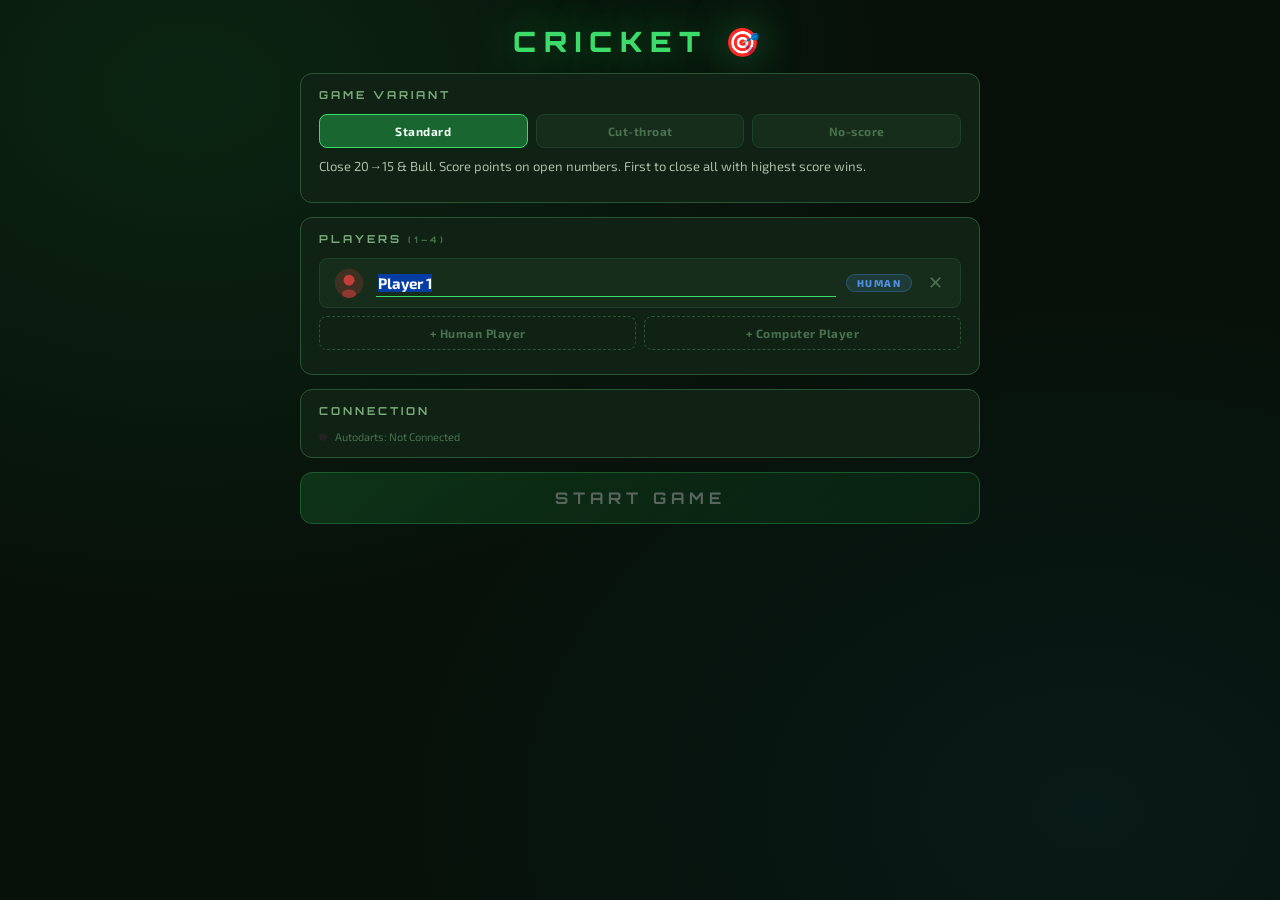
==== commit 7536d20a: "CPU realism overhaul + persistent player stats CPU throw simulation (bots.js): - Round form variance" ====
--- a/games/cricket.html
+++ b/games/cricket.html
@@ -225,6 +225,26 @@
 }
 .cpu-modal-cancel:hover{border-color:var(--red);color:var(--red);}
 
+/* Recent saved players */
+.recent-players{
+  margin-top:10px;
+  display:flex;flex-wrap:wrap;align-items:center;gap:6px;
+  min-height:0;
+}
+.recent-label{
+  font-size:10px;letter-spacing:1.5px;text-transform:uppercase;
+  color:var(--muted);margin-right:2px;
+}
+.recent-chip{
+  background:var(--surface2);border:1px solid var(--border2);
+  border-radius:20px;padding:5px 12px;
+  color:var(--text);font-family:'Exo 2',sans-serif;
+  font-size:12px;font-weight:700;cursor:pointer;
+  transition:all .15s;display:flex;align-items:center;gap:5px;
+}
+.recent-chip:hover{border-color:var(--green);color:var(--green);}
+.chip-stat{font-size:9px;color:var(--muted);font-weight:400;}
+
 /* WS status */
 .ws-row{display:flex;align-items:center;gap:8px;}
 .ws-dot{width:8px;height:8px;border-radius:50%;background:#222;transition:background .3s;flex-shrink:0;}
@@ -550,6 +570,7 @@
       <button class="add-btn" id="add-human-btn" onclick="addHumanPlayer()">+ Human Player</button>
       <button class="add-btn" id="add-cpu-btn" onclick="openCpuModal()">+ Computer Player</button>
     </div>
+    <div id="recent-players" class="recent-players"></div>
   </div>
 
   <div class="setup-card">
@@ -674,6 +695,34 @@
 }
 
 // =============================================
+// LOCAL STORAGE — player persistence
+// Schema: { "name": { games, wins, marks, darts } }
+// Future: mirror to Neon (serverless Postgres) via API
+// =============================================
+const LS_KEY = 'dartbot_players';
+
+function getSavedPlayers(){
+  try { return JSON.parse(localStorage.getItem(LS_KEY) || '{}'); }
+  catch { return {}; }
+}
+
+function savePlayerStat(name, won, marksThrown, dartsThrown){
+  const all = getSavedPlayers();
+  if(!all[name]) all[name] = { games:0, wins:0, marks:0, darts:0 };
+  all[name].games++;
+  if(won) all[name].wins++;
+  all[name].marks += marksThrown;
+  all[name].darts += dartsThrown;
+  try { localStorage.setItem(LS_KEY, JSON.stringify(all)); } catch {}
+}
+
+function savedMPR(stats){
+  return stats.darts > 0
+    ? (stats.marks / (stats.darts / 3)).toFixed(1)
+    : '—';
+}
+
+// =============================================
 // GAME CONFIG
 // =============================================
 const NUMBERS = [20,19,18,17,16,15,25]; // 25 = Bull
@@ -767,7 +816,7 @@
   humanCount++;
   const name = `Player ${humanCount}`;
   const color = PLAYER_COLORS[players.length % 6];
-  players.push({name, color, isCpu:false, cpuData:null, score:0, marks:{20:0,19:0,18:0,17:0,16:0,15:0,25:0}, dartsThrown:0, marksThrown:0});
+  players.push({name, color, isCpu:false, cpuData:null, score:0, marks:{20:0,19:0,18:0,17:0,16:0,15:0,25:0}, dartsThrown:0, marksThrown:0, cpuMissStreak:0});
   renderPlayerList();
   checkStartBtn();
   // Focus and select the new name field so user can type immediately
@@ -782,7 +831,7 @@
   const cpu = CPU_PLAYERS.find(c => c.id === id);
   if(!cpu) return;
   const color = PLAYER_COLORS[players.length % 6];
-  players.push({name:cpu.name, color, isCpu:true, cpuData:cpu, score:0, marks:{20:0,19:0,18:0,17:0,16:0,15:0,25:0}, dartsThrown:0, marksThrown:0});
+  players.push({name:cpu.name, color, isCpu:true, cpuData:cpu, score:0, marks:{20:0,19:0,18:0,17:0,16:0,15:0,25:0}, dartsThrown:0, marksThrown:0, cpuMissStreak:0});
   closeCpuModal();
   renderPlayerList();
   checkStartBtn();
@@ -791,6 +840,7 @@
 function removePlayer(idx){
   players.splice(idx,1);
   renderPlayerList();
+  renderRecentPlayers();
   checkStartBtn();
 }
 
@@ -816,9 +866,42 @@
   const maxed = players.length >= 4;
   document.getElementById('add-human-btn').disabled = maxed;
   document.getElementById('add-cpu-btn').disabled = maxed;
+  renderRecentPlayers();
 }
 
 // humanAvatarSVG — from bots.js
+
+function renderRecentPlayers(){
+  const saved = getSavedPlayers();
+  const usedNames = new Set(players.filter(p => !p.isCpu).map(p => p.name));
+  const suggestions = Object.keys(saved)
+    .filter(n => !usedNames.has(n))
+    .slice(0, 6);
+
+  const el = document.getElementById('recent-players');
+  if(!el) return;
+  if(!suggestions.length){ el.innerHTML = ''; return; }
+
+  el.innerHTML = '<span class="recent-label">Recent:</span>' +
+    suggestions.map(n => {
+      const s = saved[n];
+      const mpr = savedMPR(s);
+      const record = `${s.wins}W / ${s.games - s.wins}L`;
+      return `<button class="recent-chip" onclick="addSavedPlayer(this, '${n.replace(/'/g,"\\'")}')">
+        ${n}<span class="chip-stat">${mpr} MPR · ${record}</span>
+      </button>`;
+    }).join('');
+}
+
+function addSavedPlayer(btn, name){
+  if(players.length >= 4) return;
+  const color = PLAYER_COLORS[players.length % 6];
+  humanCount++;
+  players.push({name, color, isCpu:false, cpuData:null, score:0, marks:{20:0,19:0,18:0,17:0,16:0,15:0,25:0}, dartsThrown:0, marksThrown:0, cpuMissStreak:0});
+  renderPlayerList();
+  renderRecentPlayers();
+  checkStartBtn();
+}
 
 function checkStartBtn(){
   document.getElementById('start-btn').disabled = players.length < 2;
@@ -846,6 +929,7 @@
     p.marks = {20:0,19:0,18:0,17:0,16:0,15:0,25:0};
     p.dartsThrown = 0;
     p.marksThrown = 0;
+    p.cpuMissStreak = 0; // reset between legs
   });
   currentPlayer = startingPlayer;
   currentDarts = [];
@@ -1179,43 +1263,67 @@
 // =============================================
 // CPU TURN
 // =============================================
+// Cricket numbers for miss-streak tracking
+const CRICKET_SET = new Set([15,16,17,18,19,20,25]);
+
 function runCpuTurn(){
   if(!gameActive) return;
-  throwCpuDart(0, () => {
-    setTimeout(() => throwCpuDart(1, () => {
-      setTimeout(() => throwCpuDart(2, () => {
+  const p   = players[currentPlayer];
+  const cpu = p.cpuData;
+  const accuracy = (cpu.mpr - 0.9) / 5.1;
+
+  // Round form: computed once per turn so all 3 darts share the same
+  // hot/cold streak. Wide range for beginners, tight for elite.
+  const formRange = 0.35 - accuracy * 0.25; // 0.35 → 0.10
+  const roundForm = Math.max(0.3, Math.min(2.5,
+    1 + (Math.random() * 2 - 1) * formRange
+  ));
+
+  let prevSeg = null; // reset each turn; missStreak carries across turns
+
+  function doThrow(dartN, cb){
+    if(!gameActive || turnEnded){ cb && cb(); return; }
+    const target = getBestTarget(p);
+    const seg = generateCpuThrow(target, cpu.mpr, {
+      prevSeg,
+      missStreak: p.cpuMissStreak,
+      roundForm,
+    });
+
+    // Update persistent miss streak on this CPU player
+    const hitCricket = seg && CRICKET_SET.has(seg.number);
+    p.cpuMissStreak = hitCricket ? 0 : p.cpuMissStreak + 1;
+    prevSeg = seg;
+
+    registerDart(seg);
+    cb && cb();
+  }
+
+  doThrow(0, () => {
+    setTimeout(() => doThrow(1, () => {
+      setTimeout(() => doThrow(2, () => {
         setTimeout(() => advanceTurn(), 1200);
       }), 2000);
     }), 2000);
   });
 }
 
-function throwCpuDart(dartN, cb){
-  if(!gameActive || turnEnded){ cb && cb(); return; }
-  const p = players[currentPlayer];
-  const cpu = p.cpuData;
-  const target = getBestTarget(p);
-  const seg = generateCpuThrow(target, cpu.mpr);
-  registerDart(seg);
-  if(turnEnded && dartN < 2){ cb && cb(); return; }
-  cb && cb();
-}
-
 // generateCpuThrow, getAdjacentNumbers — from bots.js
 
 function getBestTarget(p){
-  // Priority: open numbers from high to low, then score on open enemy numbers
-  // Prefer numbers we haven't closed and are highest value
+  // Priority 1: close numbers highest-first, bull saved for last
+  // (bull is hardest to hit — close 20→15 first to maximise scoring,
+  //  then finish with bull as described in standard cricket strategy)
   const open = NUMBERS.filter(n => p.marks[n] < 3).sort((a,b) => {
-    // Bull = 25, treat as mid-priority for targeting
-    const va = a===25?22:a, vb = b===25?22:b;
-    return vb - va;
+    const va = a === 25 ? -1 : a;  // bull sorts to bottom
+    const vb = b === 25 ? -1 : b;
+    return vb - va;  // descending: 20, 19, 18, 17, 16, 15, bull
   });
   if(open.length > 0) return open[0];
-  // All closed — aim at highest scoring number where others are open
+  // Priority 2: all closed — score on highest open enemy number
   const scoring = NUMBERS.filter(n => {
-    return p.marks[n] >= 3 && players.some((op,i) => i!==currentPlayer && op.marks[n] < 3);
-  }).sort((a,b) => b-a);
+    return p.marks[n] >= 3 && players.some((op,i) => i !== currentPlayer && op.marks[n] < 3);
+  }).sort((a,b) => b - a);
   return scoring[0] || 20;
 }
 
@@ -1264,6 +1372,11 @@
       <div class="win-other-score">Score ${p.score} · MPR ${mprOf(p)}</div>
     </div>`)
     .join('');
+
+  // Save stats for human players
+  players.forEach((p, i) => {
+    if(!p.isCpu) savePlayerStat(p.name, i === idx, p.marksThrown, p.dartsThrown);
+  });
 
   spawnConfetti();
   showScreen('winner');
@@ -1345,10 +1458,10 @@
 // =============================================
 document.addEventListener('DOMContentLoaded', () => {
   buildCpuGrid();
-  addHumanPlayer(); // start with one human
+  addHumanPlayer(); // start with one human (focuses name input)
+  renderRecentPlayers();
   initSpeech();
   initAutodarts(handleWS);
-  // Responsive scoreboard sizing
   window.addEventListener('resize', () => { if(gameActive) updateScoreboard(); });
 });
 </script>
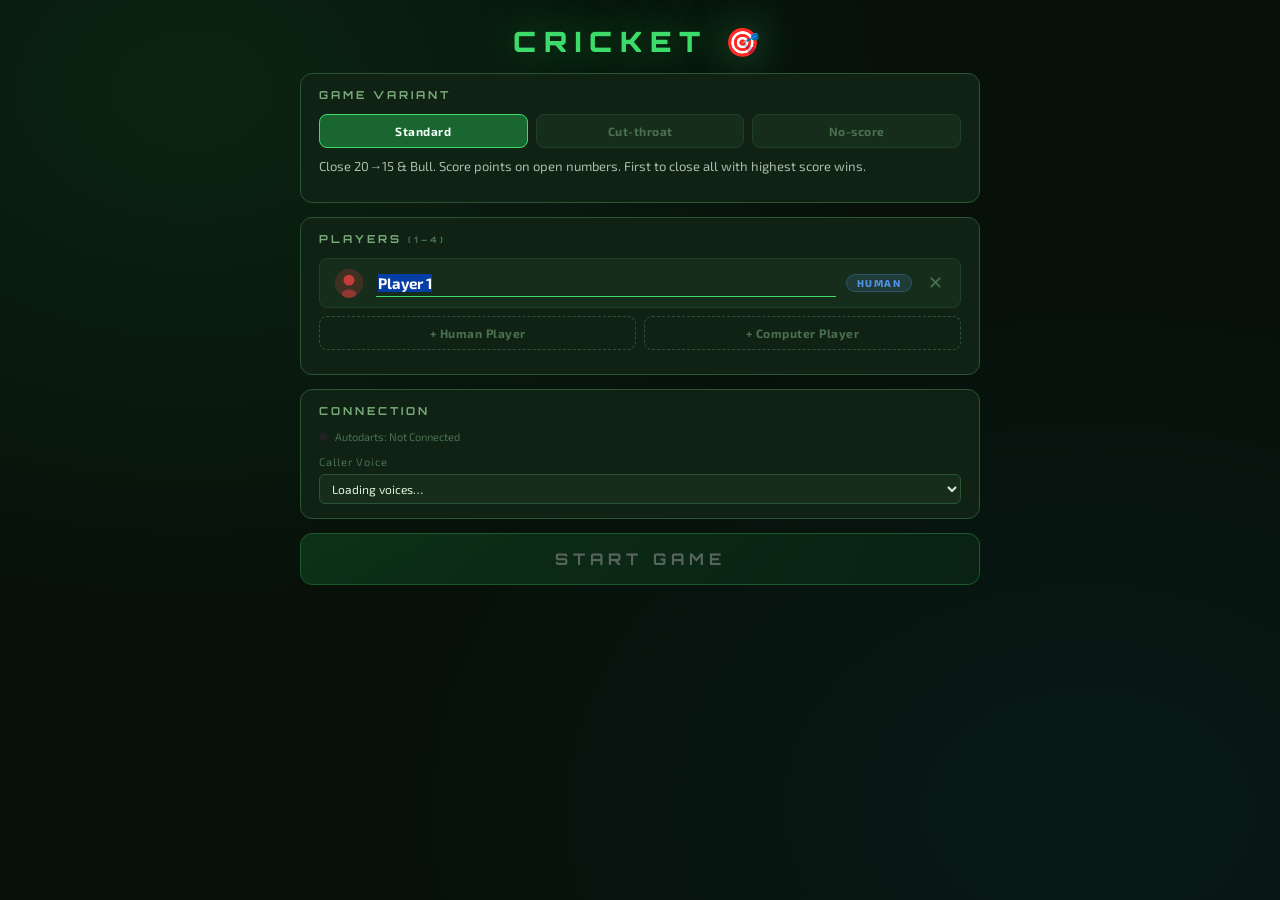
==== commit 0682ccee: "Add voice picker with Edge Natural/Neural voice support utils.js: - Auto-selection now prioritises e" ====
--- a/games/cricket.html
+++ b/games/cricket.html
@@ -251,6 +251,16 @@
 .ws-dot.on{background:var(--green);box-shadow:0 0 8px var(--green);}
 .ws-label{font-size:11px;color:var(--muted);}
 
+.voice-select{
+  width:100%;
+  background:var(--surface2);border:1px solid var(--border2);
+  border-radius:6px;color:var(--text);
+  font-family:'Exo 2',sans-serif;font-size:12px;
+  padding:6px 8px;outline:none;cursor:pointer;
+}
+.voice-select:focus{border-color:var(--green);}
+.voice-select option{background:var(--bg2);}
+
 .start-btn{
   width:100%;max-width:680px;
   padding:15px;
@@ -578,6 +588,12 @@
     <div class="ws-row">
       <div class="ws-dot" id="setup-ws-dot"></div>
       <div class="ws-label" id="setup-ws-label">Autodarts: Not Connected</div>
+    </div>
+    <div style="margin-top:12px;">
+      <div class="ws-label" style="margin-bottom:6px;letter-spacing:1px;">Caller Voice</div>
+      <select id="voice-picker" class="voice-select" onchange="setVoice(this.value)">
+        <option>Loading voices…</option>
+      </select>
     </div>
   </div>
 
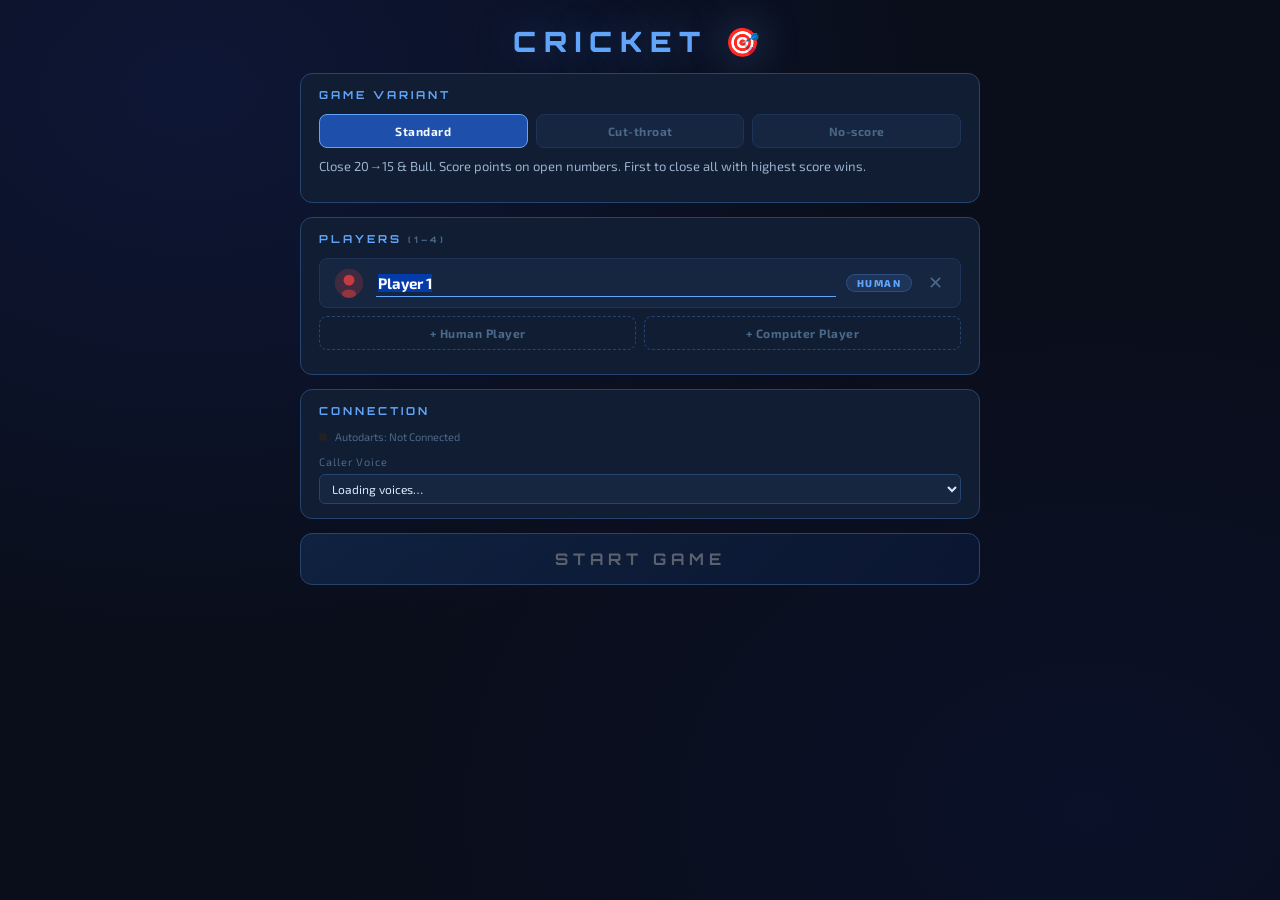
==== commit abe2c02b: "Cricket: 5 feedback fixes — blue theme, voice polling, CPU roster, timing, score speech - UI: full d" ====
--- a/games/cricket.html
+++ b/games/cricket.html
@@ -12,31 +12,32 @@
 <style>
 *{box-sizing:border-box;margin:0;padding:0;}
 :root{
-  --bg:#07110a;
-  --bg2:#0b1a0f;
-  --surface:#0f2214;
-  --surface2:#162d1b;
-  --border:#1e4028;
-  --border2:#2a5535;
-  --gold:#c8a84b;
-  --gold-dim:#7a6020;
-  --text:#dff0d8;
-  --muted:#4a7050;
-  --green:#3ddc6a;
-  --green2:#1a6630;
-  --green3:#0d3a1a;
-  --red:#e04848;
-  --red2:#5a1515;
-  --amber:#e8a030;
-  --blue:#5090e0;
-  --white:#f0fff4;
-  --cyan:#40d0b0;
+  --bg:#0a0e1a;
+  --bg2:#0d1525;
+  --surface:#111d32;
+  --surface2:#162540;
+  --border:#1e3358;
+  --border2:#264470;
+  --gold:#f0a030;
+  --gold-dim:#8a5810;
+  --text:#dce8f8;
+  --muted:#4a6888;
+  --green:#34d399;
+  --green2:#065f46;
+  --green3:#022c20;
+  --red:#f87171;
+  --red2:#7f1d1d;
+  --amber:#fbbf24;
+  --blue:#60a5fa;
+  --blue2:#1e4faa;
+  --white:#f0f8ff;
+  --cyan:#22d3ee;
 }
 body{
   background:var(--bg);
   background-image:
-    radial-gradient(ellipse at 15% 10%, rgba(20,80,35,.3) 0%, transparent 45%),
-    radial-gradient(ellipse at 85% 90%, rgba(10,50,60,.25) 0%, transparent 45%);
+    radial-gradient(ellipse at 15% 10%, rgba(30,60,180,.18) 0%, transparent 50%),
+    radial-gradient(ellipse at 85% 90%, rgba(10,30,120,.15) 0%, transparent 50%);
   color:var(--text);
   font-family:'Exo 2',sans-serif;
   height:100vh;
@@ -59,9 +60,9 @@
 .setup-title{
   font-family:'Orbitron',monospace;
   font-size:28px;font-weight:900;
-  color:var(--green);
+  color:var(--blue);
   letter-spacing:8px;
-  text-shadow:0 0 40px rgba(61,220,106,.5);
+  text-shadow:0 0 40px rgba(96,165,250,.4);
   flex-shrink:0;
   padding-top:4px;
 }
@@ -78,7 +79,7 @@
 .setup-card h3{
   font-family:'Orbitron',monospace;
   font-size:11px;letter-spacing:3px;
-  color:#7aaa7a;
+  color:var(--blue);
   text-transform:uppercase;
   margin-bottom:12px;
 }
@@ -97,10 +98,10 @@
   cursor:pointer;transition:all .18s;
   text-align:center;letter-spacing:.5px;
 }
-.variant-btn:hover{border-color:var(--green);color:var(--text);}
-.variant-btn.sel{background:var(--green2);border-color:var(--green);color:var(--white);}
+.variant-btn:hover{border-color:var(--blue);color:var(--text);}
+.variant-btn.sel{background:var(--blue2);border-color:var(--blue);color:var(--white);}
 .variant-desc{
-  margin-top:8px;font-size:13px;color:rgba(223,240,216,.75);
+  margin-top:8px;font-size:13px;color:rgba(200,225,255,.75);
   line-height:1.6;min-height:32px;
 }
 
@@ -140,7 +141,7 @@
   font-family:'Exo 2',sans-serif;font-size:12px;font-weight:700;
   cursor:pointer;transition:all .2s;letter-spacing:.5px;
 }
-.add-btn:hover{border-color:var(--green);color:var(--green);}
+.add-btn:hover{border-color:var(--blue);color:var(--blue);}
 .add-btn:disabled{opacity:.3;cursor:not-allowed;}
 
 /* CPU modal */
@@ -158,7 +159,7 @@
 }
 .cpu-modal-box h2{
   font-family:'Orbitron',monospace;font-size:11px;
-  letter-spacing:3px;color:var(--green);margin-bottom:16px;
+  letter-spacing:3px;color:var(--blue);margin-bottom:16px;
 }
 .cpu-grid{
   display:grid;
@@ -173,9 +174,9 @@
 }
 .cpu-pick-card:hover{border-color:var(--gold);transform:translateY(-2px);box-shadow:0 6px 20px rgba(200,168,75,.15);}
 .cpu-pick-name{font-size:13px;font-weight:800;color:var(--text);}
-.cpu-pick-mpr{font-size:11px;color:#7aaa7a;font-weight:700;}
+.cpu-pick-mpr{font-size:11px;color:var(--blue);font-weight:700;}
 .cpu-mpr-bar{width:90%;height:4px;background:var(--surface2);border-radius:2px;overflow:hidden;}
-.cpu-mpr-fill{height:100%;background:linear-gradient(90deg,var(--green2),var(--green));border-radius:2px;}
+.cpu-mpr-fill{height:100%;background:linear-gradient(90deg,var(--blue2),var(--blue));border-radius:2px;}
 
 /* Player name input in setup */
 .player-name-input{
@@ -186,7 +187,7 @@
   padding:4px 2px;outline:none;
 }
 .player-name-input::placeholder{color:var(--muted);}
-.player-name-input:focus{border-bottom-color:var(--green);}
+.player-name-input:focus{border-bottom-color:var(--blue);}
 
 /* Winner screen */
 .winner-layout{
@@ -202,7 +203,7 @@
   flex:1;min-width:110px;
 }
 .win-other-name{font-size:13px;font-weight:700;color:var(--text);}
-.win-other-score{font-size:12px;color:#7aaa7a;margin-top:4px;}
+.win-other-score{font-size:12px;color:var(--blue);margin-top:4px;}
 .win-buttons{display:flex;gap:10px;flex-wrap:wrap;justify-content:center;width:100%;}
 .win-btn{
   flex:1;min-width:130px;
@@ -212,9 +213,9 @@
   font-family:'Orbitron',monospace;font-size:10px;letter-spacing:2px;
   cursor:pointer;transition:all .2s;
 }
-.win-btn:hover{border-color:var(--green);color:var(--green);}
-.win-btn-primary{background:linear-gradient(135deg,#1a6a30,#0d3a18);border-color:var(--green);color:var(--white);}
-.win-btn-primary:hover{transform:translateY(-2px);box-shadow:0 6px 20px rgba(61,220,106,.3);}
+.win-btn:hover{border-color:var(--blue);color:var(--blue);}
+.win-btn-primary{background:linear-gradient(135deg,#1a4580,#0d2450);border-color:var(--blue);color:var(--white);}
+.win-btn-primary:hover{transform:translateY(-2px);box-shadow:0 6px 20px rgba(96,165,250,.3);}
 .win-btn-danger:hover{border-color:var(--red);color:var(--red);}
 .cpu-modal-cancel{
   margin-top:14px;width:100%;padding:9px;
@@ -242,13 +243,13 @@
   font-size:12px;font-weight:700;cursor:pointer;
   transition:all .15s;display:flex;align-items:center;gap:5px;
 }
-.recent-chip:hover{border-color:var(--green);color:var(--green);}
+.recent-chip:hover{border-color:var(--blue);color:var(--blue);}
 .chip-stat{font-size:9px;color:var(--muted);font-weight:400;}
 
 /* WS status */
 .ws-row{display:flex;align-items:center;gap:8px;}
 .ws-dot{width:8px;height:8px;border-radius:50%;background:#222;transition:background .3s;flex-shrink:0;}
-.ws-dot.on{background:var(--green);box-shadow:0 0 8px var(--green);}
+.ws-dot.on{background:var(--cyan);box-shadow:0 0 8px var(--cyan);}
 .ws-label{font-size:11px;color:var(--muted);}
 
 .voice-select{
@@ -258,23 +259,23 @@
   font-family:'Exo 2',sans-serif;font-size:12px;
   padding:6px 8px;outline:none;cursor:pointer;
 }
-.voice-select:focus{border-color:var(--green);}
+.voice-select:focus{border-color:var(--blue);}
 .voice-select option{background:var(--bg2);}
 
 .start-btn{
   width:100%;max-width:680px;
   padding:15px;
-  background:linear-gradient(135deg,#1a6a30,#0d3a18);
-  border:1px solid var(--green);
+  background:linear-gradient(135deg,#1a4580,#0d2450);
+  border:1px solid var(--blue);
   border-radius:12px;
   color:var(--white);
   font-family:'Orbitron',monospace;
   font-size:16px;letter-spacing:5px;font-weight:700;
   cursor:pointer;
-  box-shadow:0 5px 0 #051808,0 10px 28px rgba(61,220,106,.2);
+  box-shadow:0 5px 0 #060f20,0 10px 28px rgba(96,165,250,.2);
   transition:all .2s;flex-shrink:0;
 }
-.start-btn:hover{transform:translateY(-2px);box-shadow:0 7px 0 #051808,0 14px 36px rgba(61,220,106,.3);}
+.start-btn:hover{transform:translateY(-2px);box-shadow:0 7px 0 #060f20,0 14px 36px rgba(96,165,250,.3);}
 .start-btn:disabled{opacity:.35;cursor:not-allowed;transform:none;box-shadow:none;}
 
 /* ===================== GAME SCREEN ===================== */
@@ -311,12 +312,12 @@
   gap:2px;
 }
 .sb-player-hdr.active-col{
-  background:rgba(61,220,106,.07);
-  border-bottom-color:var(--green);
+  background:rgba(96,165,250,.08);
+  border-bottom-color:var(--blue);
 }
 .sb-active-dot{
-  width:5px;height:5px;border-radius:50%;
-  background:var(--green);box-shadow:0 0 6px var(--green);
+  width:6px;height:6px;border-radius:50%;
+  background:var(--blue);box-shadow:0 0 8px var(--blue);
   opacity:0;transition:opacity .25s;
 }
 .sb-player-hdr.active-col .sb-active-dot{opacity:1;}
@@ -325,18 +326,18 @@
   color:var(--gold);line-height:1;
   transition:color .3s;
 }
-.sb-score-big.leading{color:var(--green);}
+.sb-score-big.leading{color:var(--blue);}
 .sb-mpr{
   font-family:'Share Tech Mono',monospace;
-  color:#7aaa7a;line-height:1;
+  color:#6a9ac8;line-height:1;
 }
 .sb-pname{
-  font-size:10px;font-weight:800;
+  font-size:11px;font-weight:800;
   color:var(--text);letter-spacing:.5px;
   white-space:nowrap;overflow:hidden;text-overflow:ellipsis;
   max-width:100%;text-align:center;
 }
-.sb-player-hdr.active-col .sb-pname{color:var(--green);}
+.sb-player-hdr.active-col .sb-pname{color:var(--blue);}
 .cpu-tag{
   font-size:8px;color:var(--gold);letter-spacing:1px;
   font-weight:700;opacity:.7;
@@ -349,7 +350,7 @@
   align-items:stretch;
   gap:2px;
   flex:1;
-  border-bottom:1px solid rgba(30,64,40,.5);
+  border-bottom:1px solid rgba(30,50,80,.5);
 }
 .sb-row:last-child{border-bottom:none;}
 
@@ -369,15 +370,15 @@
 }
 .sb-mark-cell.just-hit{animation:cellFlash .5s ease-out;}
 @keyframes cellFlash{
-  0%{background:rgba(61,220,106,.25);}
+  0%{background:rgba(96,165,250,.25);}
   100%{background:transparent;}
 }
 .sb-mark-cell.just-scored{animation:cellScore .5s ease-out;}
 @keyframes cellScore{
-  0%{background:rgba(200,168,75,.3);}
+  0%{background:rgba(240,160,48,.3);}
   100%{background:transparent;}
 }
-.sb-mark-cell.closed-col{background:rgba(61,220,106,.04);}
+.sb-mark-cell.closed-col{background:rgba(96,165,250,.05);}
 
 /* The horizontal baseline */
 .mark-wrap{
@@ -397,7 +398,7 @@
   position:absolute;
   left:10%;right:10%;
   height:2px;
-  background:var(--green);
+  background:var(--blue);
   top:50%;transform:translateY(-50%);
   opacity:0;transition:opacity .3s;
 }
@@ -439,7 +440,7 @@
   gap:2px;
   transition:all .25s;
 }
-.dart-slot.hit{border-color:var(--green);color:var(--green);background:rgba(61,220,106,.08);}
+.dart-slot.hit{border-color:var(--blue);color:var(--blue);background:rgba(96,165,250,.08);}
 .dart-slot.scored{border-color:var(--gold);color:var(--gold);background:rgba(200,168,75,.1);}
 .dart-slot.miss{border-color:var(--red2);color:var(--muted);}
 .dart-slot-label{font-size:9px;color:var(--muted);letter-spacing:1px;}
@@ -459,15 +460,15 @@
 
 /* Target suggestion */
 .target-box{
-  background:var(--green3);
-  border:1px solid var(--green2);
+  background:rgba(14,35,80,.5);
+  border:1px solid var(--blue2);
   border-radius:8px;padding:8px 10px;
   text-align:center;
 }
 .target-label{font-size:9px;letter-spacing:2px;color:var(--muted);}
 .target-val{
   font-family:'Orbitron',monospace;
-  font-size:18px;font-weight:900;color:var(--green);
+  font-size:18px;font-weight:900;color:var(--blue);
   margin-top:2px;
 }
 
@@ -530,13 +531,13 @@
 }
 .play-again-btn{
   padding:14px 36px;
-  background:linear-gradient(135deg,#1a6a30,#0d3a18);
-  border:1px solid var(--green);border-radius:12px;
+  background:linear-gradient(135deg,#1a4580,#0d2450);
+  border:1px solid var(--blue);border-radius:12px;
   color:var(--white);
   font-family:'Orbitron',monospace;font-size:13px;letter-spacing:3px;
   cursor:pointer;transition:all .2s;
 }
-.play-again-btn:hover{transform:translateY(-2px);box-shadow:0 6px 20px rgba(61,220,106,.3);}
+.play-again-btn:hover{transform:translateY(-2px);box-shadow:0 6px 20px rgba(96,165,250,.3);}
 #confetti{position:fixed;inset:0;pointer-events:none;z-index:50;}
 .cf{position:absolute;top:-20px;animation:cfall linear infinite;}
 @keyframes cfall{
@@ -1083,20 +1084,20 @@
 
 function drawMarkSVG(marks){
   if(marks === 0) return '';
-  const s = 32, cx = s/2, cy = s/2, r = s*0.38;
+  const s = 36, cx = s/2, cy = s/2, r = s*0.38;
   let svg = `<svg viewBox="0 0 ${s} ${s}" width="${s}" height="${s}" xmlns="http://www.w3.org/2000/svg">`;
   if(marks === 1){
     // Single slash /
-    svg += `<line x1="${cx-r*.5}" y1="${cy+r*.7}" x2="${cx+r*.5}" y2="${cy-r*.7}" stroke="#3ddc6a" stroke-width="2.5" stroke-linecap="round"/>`;
+    svg += `<line x1="${cx-r*.5}" y1="${cy+r*.7}" x2="${cx+r*.5}" y2="${cy-r*.7}" stroke="#60a5fa" stroke-width="2.8" stroke-linecap="round"/>`;
   } else if(marks === 2){
-    // X (slash + backslash)
-    svg += `<line x1="${cx-r*.55}" y1="${cy+r*.7}" x2="${cx+r*.55}" y2="${cy-r*.7}" stroke="#3ddc6a" stroke-width="2.5" stroke-linecap="round"/>`;
-    svg += `<line x1="${cx+r*.55}" y1="${cy+r*.7}" x2="${cx-r*.55}" y2="${cy-r*.7}" stroke="#3ddc6a" stroke-width="2.5" stroke-linecap="round"/>`;
+    // X
+    svg += `<line x1="${cx-r*.55}" y1="${cy+r*.7}" x2="${cx+r*.55}" y2="${cy-r*.7}" stroke="#60a5fa" stroke-width="2.8" stroke-linecap="round"/>`;
+    svg += `<line x1="${cx+r*.55}" y1="${cy+r*.7}" x2="${cx-r*.55}" y2="${cy-r*.7}" stroke="#60a5fa" stroke-width="2.8" stroke-linecap="round"/>`;
   } else if(marks >= 3){
     // Circle around X (closed)
-    svg += `<line x1="${cx-r*.5}" y1="${cy+r*.65}" x2="${cx+r*.5}" y2="${cy-r*.65}" stroke="#c8a84b" stroke-width="2.2" stroke-linecap="round"/>`;
-    svg += `<line x1="${cx+r*.5}" y1="${cy+r*.65}" x2="${cx-r*.5}" y2="${cy-r*.65}" stroke="#c8a84b" stroke-width="2.2" stroke-linecap="round"/>`;
-    svg += `<circle cx="${cx}" cy="${cy}" r="${r*.8}" fill="none" stroke="#c8a84b" stroke-width="2.2"/>`;
+    svg += `<line x1="${cx-r*.5}" y1="${cy+r*.65}" x2="${cx+r*.5}" y2="${cy-r*.65}" stroke="#f0a030" stroke-width="2.5" stroke-linecap="round"/>`;
+    svg += `<line x1="${cx+r*.5}" y1="${cy+r*.65}" x2="${cx-r*.5}" y2="${cy-r*.65}" stroke="#f0a030" stroke-width="2.5" stroke-linecap="round"/>`;
+    svg += `<circle cx="${cx}" cy="${cy}" r="${r*.85}" fill="none" stroke="#f0a030" stroke-width="2.5"/>`;
   }
   svg += '</svg>';
   return svg;
@@ -1127,10 +1128,6 @@
 function advanceTurn(){
   if(!gameActive) return;
   if(missTimer){ clearTimeout(missTimer); missTimer = null; }
-
-  // Announce points scored this turn (no name, no "points")
-  const turnPts = currentDarts.reduce((s, d) => s + (d.score || 0), 0);
-  if(turnPts > 0) speak(String(turnPts));
 
   // Next player
   let next = (currentPlayer + 1) % players.length;
@@ -1270,9 +1267,12 @@
 
   updateScoreboard();
 
-  // Auto-end after 3 darts (for cpu or if no board connected)
+  // Auto-end after 3 darts
   if(currentDarts.length >= 3){
     turnEnded = true;
+    // Speak score immediately — don't wait for darts to be removed
+    const turnPts = currentDarts.reduce((s, d) => s + (d.score || 0), 0);
+    if(turnPts > 0) speak(String(turnPts));
   }
 }
 
@@ -1318,9 +1318,9 @@
   doThrow(0, () => {
     setTimeout(() => doThrow(1, () => {
       setTimeout(() => doThrow(2, () => {
-        setTimeout(() => advanceTurn(), 1200);
-      }), 2000);
-    }), 2000);
+        setTimeout(() => advanceTurn(), 800);
+      }), 1000);
+    }), 1000);
   });
 }
 
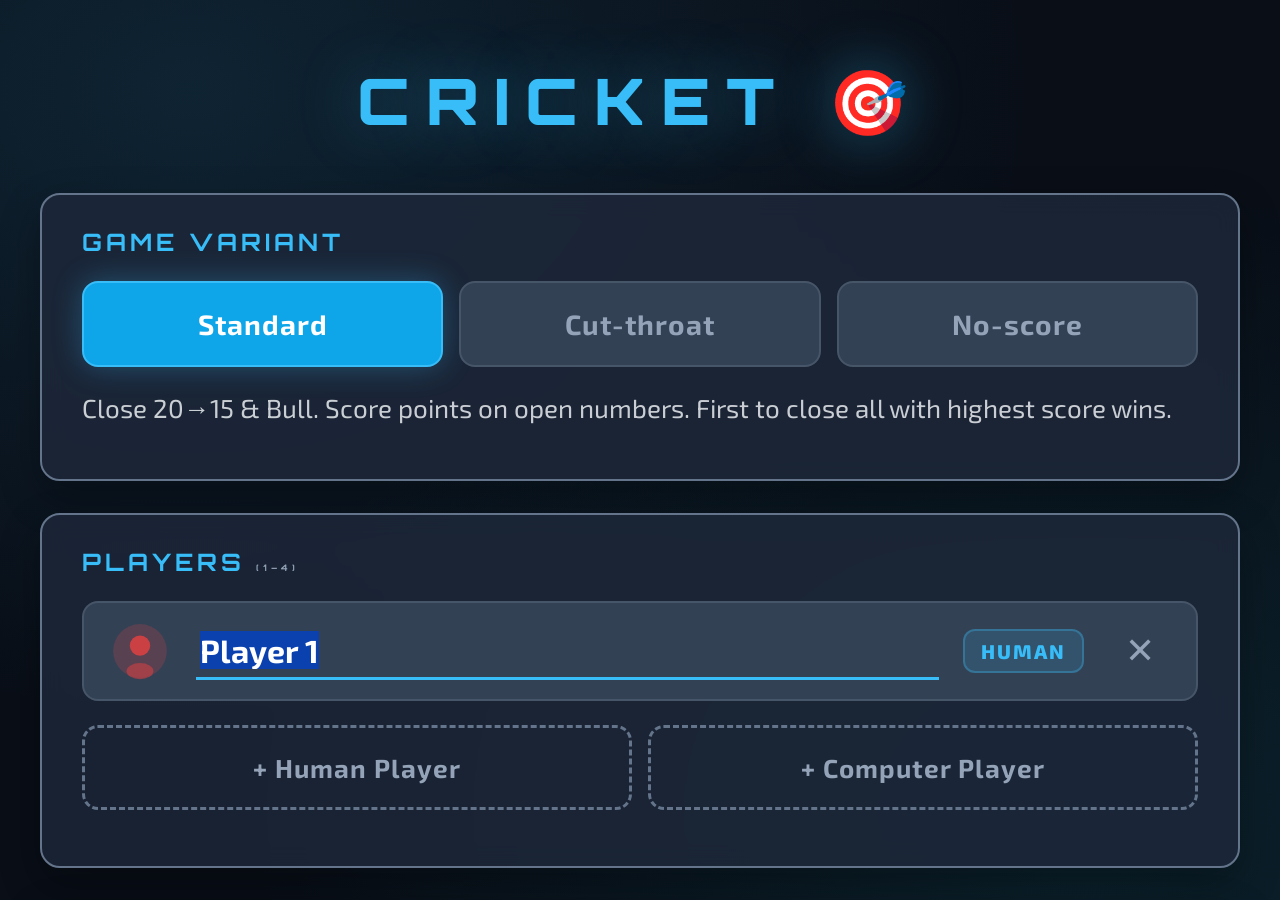
==== commit dd157224: "UI: Revamp Cricket layout for 1080p TV viewing - Massively bumped all text/grid scales for readabili" ====
--- a/games/cricket.html
+++ b/games/cricket.html
@@ -10,552 +10,420 @@
 <script src="../assets/js/utils.js"></script>
 <script src="../assets/js/bots.js"></script>
 <style>
-*{box-sizing:border-box;margin:0;padding:0;}
-:root{
-  --bg:#0a0e1a;
-  --bg2:#0d1525;
-  --surface:#111d32;
-  --surface2:#162540;
-  --border:#1e3358;
-  --border2:#264470;
-  --gold:#f0a030;
-  --gold-dim:#8a5810;
-  --text:#dce8f8;
-  --muted:#4a6888;
-  --green:#34d399;
-  --green2:#065f46;
-  --green3:#022c20;
-  --red:#f87171;
-  --red2:#7f1d1d;
-  --amber:#fbbf24;
-  --blue:#60a5fa;
-  --blue2:#1e4faa;
-  --white:#f0f8ff;
-  --cyan:#22d3ee;
-}
-body{
-  background:var(--bg);
+/* ==============================================================
+   TV OPTIMIZED STYLES (1080p, 10-foot distance)
+   ============================================================== */
+* { box-sizing: border-box; margin: 0; padding: 0; }
+:root {
+  --bg: #090e17; /* Deep slate */
+  --bg2: #0f172a;
+  --surface: #1e293b;
+  --surface2: #334155;
+  --border: #475569;
+  --border2: #64748b;
+  --gold: #f59e0b;
+  --gold-dim: #b45309;
+  --text: #f8fafc;
+  --muted: #94a3b8;
+  --cyan: #22d3ee;
+  --blue: #38bdf8;
+  --blue2: #0ea5e9;
+  --red: #ef4444;
+  --red2: #991b1b;
+  --white: #ffffff;
+}
+body {
+  background: var(--bg);
   background-image:
-    radial-gradient(ellipse at 15% 10%, rgba(30,60,180,.18) 0%, transparent 50%),
-    radial-gradient(ellipse at 85% 90%, rgba(10,30,120,.15) 0%, transparent 50%);
-  color:var(--text);
-  font-family:'Exo 2',sans-serif;
-  height:100vh;
-  overflow:hidden;
-  user-select:none;
-}
-
-.screen{display:none;width:100vw;height:100vh;}
-.screen.active{display:flex;}
-
-/* ===================== SETUP ===================== */
-#setup{
-  flex-direction:column;
-  align-items:center;
-  justify-content:flex-start;
-  padding:20px 16px 24px;
-  overflow-y:auto;
-  gap:14px;
-}
-.setup-title{
-  font-family:'Orbitron',monospace;
-  font-size:28px;font-weight:900;
-  color:var(--blue);
-  letter-spacing:8px;
-  text-shadow:0 0 40px rgba(96,165,250,.4);
-  flex-shrink:0;
-  padding-top:4px;
-}
-.setup-title span{color:var(--gold);}
-
-.setup-card{
-  width:100%;max-width:680px;
-  background:var(--surface);
-  border:1px solid var(--border2);
-  border-radius:12px;
-  padding:14px 18px;
-  flex-shrink:0;
-}
-.setup-card h3{
-  font-family:'Orbitron',monospace;
-  font-size:11px;letter-spacing:3px;
-  color:var(--blue);
-  text-transform:uppercase;
-  margin-bottom:12px;
-}
-
-/* Variant */
-.variant-grid{display:flex;gap:8px;flex-wrap:wrap;}
-.variant-btn{
-  flex:1;min-width:110px;
-  padding:9px 10px;
-  background:var(--surface2);
-  border:1px solid var(--border);
-  border-radius:8px;
-  color:var(--muted);
-  font-family:'Exo 2',sans-serif;
-  font-size:12px;font-weight:700;
-  cursor:pointer;transition:all .18s;
-  text-align:center;letter-spacing:.5px;
-}
-.variant-btn:hover{border-color:var(--blue);color:var(--text);}
-.variant-btn.sel{background:var(--blue2);border-color:var(--blue);color:var(--white);}
-.variant-desc{
-  margin-top:8px;font-size:13px;color:rgba(200,225,255,.75);
-  line-height:1.6;min-height:32px;
-}
-
-/* Players */
-#player-list{display:flex;flex-direction:column;gap:7px;}
-.player-row{
-  display:flex;align-items:center;gap:10px;
-  background:var(--surface2);
-  border:1px solid var(--border);
-  border-radius:8px;
-  padding:7px 12px;
-}
-.pmini-wrap{width:34px;height:34px;flex-shrink:0;}
-.pmini-wrap svg{width:34px;height:34px;}
-.player-row-name{
-  font-size:15px;font-weight:700;color:var(--text);flex:1;
-}
-.player-row-badge{
-  font-size:10px;letter-spacing:1.5px;font-weight:800;
-  padding:2px 10px;border-radius:10px;
-}
-.badge-human{background:rgba(80,144,224,.15);color:var(--blue);border:1px solid rgba(80,144,224,.3);}
-.badge-cpu{background:rgba(200,168,75,.15);color:var(--gold);border:1px solid rgba(200,168,75,.3);}
-.remove-btn{
-  background:none;border:none;color:var(--muted);cursor:pointer;
-  font-size:18px;width:26px;height:26px;
-  display:flex;align-items:center;justify-content:center;
-  border-radius:4px;transition:all .15s;
-}
-.remove-btn:hover{color:var(--red);background:rgba(224,72,72,.1);}
-
-.add-btns{display:flex;gap:8px;margin-top:8px;}
-.add-btn{
-  flex:1;padding:9px;
-  background:none;border:1px dashed var(--border2);
-  border-radius:8px;color:var(--muted);
-  font-family:'Exo 2',sans-serif;font-size:12px;font-weight:700;
-  cursor:pointer;transition:all .2s;letter-spacing:.5px;
-}
-.add-btn:hover{border-color:var(--blue);color:var(--blue);}
-.add-btn:disabled{opacity:.3;cursor:not-allowed;}
-
-/* CPU modal */
-#cpu-modal{
-  display:none;position:fixed;inset:0;
-  background:rgba(0,0,0,.75);backdrop-filter:blur(4px);
-  z-index:200;align-items:center;justify-content:center;
-}
-#cpu-modal.open{display:flex;}
-.cpu-modal-box{
-  background:var(--bg2);
-  border:1px solid var(--border2);
-  border-radius:16px;padding:22px;
-  width:min(580px,96vw);max-height:82vh;overflow-y:auto;
-}
-.cpu-modal-box h2{
-  font-family:'Orbitron',monospace;font-size:11px;
-  letter-spacing:3px;color:var(--blue);margin-bottom:16px;
-}
-.cpu-grid{
-  display:grid;
-  grid-template-columns:repeat(auto-fill,minmax(140px,1fr));
-  gap:10px;
-}
-.cpu-pick-card{
-  background:var(--surface);border:1px solid var(--border2);
-  border-radius:10px;padding:14px 12px;
-  cursor:pointer;transition:all .18s;
-  text-align:center;display:flex;flex-direction:column;align-items:center;gap:7px;
-}
-.cpu-pick-card:hover{border-color:var(--gold);transform:translateY(-2px);box-shadow:0 6px 20px rgba(200,168,75,.15);}
-.cpu-pick-name{font-size:13px;font-weight:800;color:var(--text);}
-.cpu-pick-mpr{font-size:11px;color:var(--blue);font-weight:700;}
-.cpu-mpr-bar{width:90%;height:4px;background:var(--surface2);border-radius:2px;overflow:hidden;}
-.cpu-mpr-fill{height:100%;background:linear-gradient(90deg,var(--blue2),var(--blue));border-radius:2px;}
-
-/* Player name input in setup */
-.player-name-input{
-  flex:1;background:transparent;
-  border:none;border-bottom:1px solid var(--border2);
-  color:var(--text);font-family:'Exo 2',sans-serif;
-  font-size:15px;font-weight:700;
-  padding:4px 2px;outline:none;
-}
-.player-name-input::placeholder{color:var(--muted);}
-.player-name-input:focus{border-bottom-color:var(--blue);}
-
-/* Winner screen */
-.winner-layout{
-  display:flex;flex-direction:column;align-items:center;
-  gap:18px;max-width:520px;width:92%;padding:20px;
-}
-#win-others{
-  display:flex;flex-wrap:wrap;gap:10px;justify-content:center;width:100%;
-}
-.win-other-card{
-  background:var(--surface);border:1px solid var(--border2);
-  border-radius:12px;padding:12px 18px;text-align:center;
-  flex:1;min-width:110px;
-}
-.win-other-name{font-size:13px;font-weight:700;color:var(--text);}
-.win-other-score{font-size:12px;color:var(--blue);margin-top:4px;}
-.win-buttons{display:flex;gap:10px;flex-wrap:wrap;justify-content:center;width:100%;}
-.win-btn{
-  flex:1;min-width:130px;
-  padding:13px 16px;
-  background:var(--surface);border:1px solid var(--border2);
-  border-radius:10px;color:var(--text);
-  font-family:'Orbitron',monospace;font-size:10px;letter-spacing:2px;
-  cursor:pointer;transition:all .2s;
-}
-.win-btn:hover{border-color:var(--blue);color:var(--blue);}
-.win-btn-primary{background:linear-gradient(135deg,#1a4580,#0d2450);border-color:var(--blue);color:var(--white);}
-.win-btn-primary:hover{transform:translateY(-2px);box-shadow:0 6px 20px rgba(96,165,250,.3);}
-.win-btn-danger:hover{border-color:var(--red);color:var(--red);}
-.cpu-modal-cancel{
-  margin-top:14px;width:100%;padding:9px;
-  background:none;border:1px solid var(--border2);
-  border-radius:8px;color:var(--muted);
-  font-family:'Exo 2',sans-serif;font-size:12px;font-weight:700;
-  cursor:pointer;transition:all .2s;
-}
-.cpu-modal-cancel:hover{border-color:var(--red);color:var(--red);}
-
-/* Recent saved players */
-.recent-players{
-  margin-top:10px;
-  display:flex;flex-wrap:wrap;align-items:center;gap:6px;
-  min-height:0;
-}
-.recent-label{
-  font-size:10px;letter-spacing:1.5px;text-transform:uppercase;
-  color:var(--muted);margin-right:2px;
-}
-.recent-chip{
-  background:var(--surface2);border:1px solid var(--border2);
-  border-radius:20px;padding:5px 12px;
-  color:var(--text);font-family:'Exo 2',sans-serif;
-  font-size:12px;font-weight:700;cursor:pointer;
-  transition:all .15s;display:flex;align-items:center;gap:5px;
-}
-.recent-chip:hover{border-color:var(--blue);color:var(--blue);}
-.chip-stat{font-size:9px;color:var(--muted);font-weight:400;}
-
-/* WS status */
-.ws-row{display:flex;align-items:center;gap:8px;}
-.ws-dot{width:8px;height:8px;border-radius:50%;background:#222;transition:background .3s;flex-shrink:0;}
-.ws-dot.on{background:var(--cyan);box-shadow:0 0 8px var(--cyan);}
-.ws-label{font-size:11px;color:var(--muted);}
-
-.voice-select{
-  width:100%;
-  background:var(--surface2);border:1px solid var(--border2);
-  border-radius:6px;color:var(--text);
-  font-family:'Exo 2',sans-serif;font-size:12px;
-  padding:6px 8px;outline:none;cursor:pointer;
-}
-.voice-select:focus{border-color:var(--blue);}
-.voice-select option{background:var(--bg2);}
-
-.start-btn{
-  width:100%;max-width:680px;
-  padding:15px;
-  background:linear-gradient(135deg,#1a4580,#0d2450);
-  border:1px solid var(--blue);
-  border-radius:12px;
-  color:var(--white);
-  font-family:'Orbitron',monospace;
-  font-size:16px;letter-spacing:5px;font-weight:700;
-  cursor:pointer;
-  box-shadow:0 5px 0 #060f20,0 10px 28px rgba(96,165,250,.2);
-  transition:all .2s;flex-shrink:0;
-}
-.start-btn:hover{transform:translateY(-2px);box-shadow:0 7px 0 #060f20,0 14px 36px rgba(96,165,250,.3);}
-.start-btn:disabled{opacity:.35;cursor:not-allowed;transform:none;box-shadow:none;}
+    radial-gradient(ellipse at 15% 10%, rgba(56,189,248,.12) 0%, transparent 55%),
+    radial-gradient(ellipse at 85% 90%, rgba(34,211,238,.1) 0%, transparent 55%);
+  color: var(--text);
+  font-family: 'Exo 2', sans-serif;
+  height: 100vh;
+  overflow: hidden;
+  user-select: none;
+}
+
+.screen { display: none; width: 100vw; height: 100vh; }
+.screen.active { display: flex; }
+
+/* ===================== SETUP LOBBY ===================== */
+#setup {
+  flex-direction: column;
+  align-items: center;
+  justify-content: flex-start;
+  padding: 60px 40px;
+  overflow-y: auto;
+  gap: 32px;
+}
+.setup-title {
+  font-family: 'Orbitron', monospace;
+  font-size: 64px; font-weight: 900;
+  color: var(--blue);
+  letter-spacing: 16px;
+  text-shadow: 0 0 60px rgba(56,189,248,.4);
+  flex-shrink: 0;
+  margin-bottom: 20px;
+}
+.setup-title span { color: var(--gold); }
+
+.setup-card {
+  width: 100%; max-width: 1200px;
+  background: rgba(30,41,59,.8);
+  backdrop-filter: blur(12px);
+  border: 2px solid var(--border2);
+  border-radius: 20px;
+  padding: 32px 40px;
+  flex-shrink: 0;
+  box-shadow: 0 16px 40px rgba(0,0,0,.3);
+}
+.setup-card h3 {
+  font-family: 'Orbitron', monospace;
+  font-size: 24px; letter-spacing: 4px;
+  color: var(--blue);
+  text-transform: uppercase;
+  margin-bottom: 24px;
+}
+
+/* Variant Grid */
+.variant-grid { display: flex; gap: 16px; flex-wrap: wrap; }
+.variant-btn {
+  flex: 1; min-width: 240px;
+  padding: 24px;
+  background: var(--surface2);
+  border: 2px solid var(--border);
+  border-radius: 16px;
+  color: var(--muted);
+  font-family: 'Exo 2', sans-serif;
+  font-size: 28px; font-weight: 700;
+  cursor: pointer; transition: all .2s;
+  text-align: center; letter-spacing: 1px;
+}
+.variant-btn:hover { border-color: var(--blue); color: var(--text); }
+.variant-btn.sel { background: var(--blue2); border-color: var(--blue); color: var(--white); box-shadow: 0 0 30px rgba(56,189,248,.3); }
+.variant-desc {
+  margin-top: 20px; font-size: 26px; color: rgba(248,250,252,.8);
+  line-height: 1.6; min-height: 60px;
+}
+
+/* Players List */
+#player-list { display: flex; flex-direction: column; gap: 16px; }
+.player-row {
+  display: flex; align-items: center; gap: 24px;
+  background: var(--surface2);
+  border: 2px solid var(--border);
+  border-radius: 16px;
+  padding: 16px 24px;
+}
+.pmini-wrap { width: 64px; height: 64px; flex-shrink: 0; }
+.pmini-wrap svg { width: 64px; height: 64px; }
+.player-row-name { font-size: 32px; font-weight: 700; color: var(--text); flex: 1; }
+.player-row-badge {
+  font-size: 20px; letter-spacing: 2px; font-weight: 800;
+  padding: 8px 16px; border-radius: 12px;
+}
+.badge-human { background: rgba(56,189,248,.15); color: var(--blue); border: 2px solid rgba(56,189,248,.3); }
+.badge-cpu { background: rgba(245,158,11,.15); color: var(--gold); border: 2px solid rgba(245,158,11,.3); }
+.remove-btn {
+  background: none; border: none; color: var(--muted); cursor: pointer;
+  font-size: 36px; width: 64px; height: 64px;
+  display: flex; align-items: center; justify-content: center;
+  border-radius: 12px; transition: all .15s;
+}
+.remove-btn:hover { color: var(--red); background: rgba(239,68,68,.15); }
+
+.add-btns { display: flex; gap: 16px; margin-top: 24px; }
+.add-btn {
+  flex: 1; padding: 24px;
+  background: none; border: 3px dashed var(--border2);
+  border-radius: 16px; color: var(--muted);
+  font-family: 'Exo 2', sans-serif; font-size: 26px; font-weight: 700;
+  cursor: pointer; transition: all .2s; letter-spacing: 1px;
+}
+.add-btn:hover { border-color: var(--blue); color: var(--blue); background: rgba(56,189,248,.05); }
+.add-btn:disabled { opacity: .3; cursor: not-allowed; }
+
+/* Player name input */
+.player-name-input {
+  flex: 1; background: transparent;
+  border: none; border-bottom: 3px solid var(--border2);
+  color: var(--text); font-family: 'Exo 2', sans-serif;
+  font-size: 32px; font-weight: 700;
+  padding: 8px 4px; outline: none;
+}
+.player-name-input::placeholder { color: var(--muted); }
+.player-name-input:focus { border-bottom-color: var(--blue); }
+
+/* Start Btn */
+.start-btn {
+  width: 100%; max-width: 1200px;
+  padding: 32px;
+  background: linear-gradient(135deg, #0ea5e9, #0284c7);
+  border: none;
+  border-radius: 20px;
+  color: var(--white);
+  font-family: 'Orbitron', monospace;
+  font-size: 40px; letter-spacing: 8px; font-weight: 900;
+  cursor: pointer;
+  box-shadow: 0 12px 0 #0369a1, 0 20px 40px rgba(14,165,233,.4);
+  transition: all .2s; flex-shrink: 0;
+  text-shadow: 0 2px 10px rgba(0,0,0,.3);
+  margin-top: 10px;
+}
+.start-btn:hover { transform: translateY(-4px); box-shadow: 0 16px 0 #0369a1, 0 24px 50px rgba(14,165,233,.5); }
+.start-btn:active { transform: translateY(8px); box-shadow: 0 4px 0 #0369a1, 0 10px 20px rgba(14,165,233,.4); }
+.start-btn:disabled { opacity: .4; cursor: not-allowed; transform: none; box-shadow: none; }
+
+/* Recent Players */
+.recent-players { margin-top: 24px; display: flex; flex-wrap: wrap; align-items: center; gap: 12px; }
+.recent-label { font-size: 20px; letter-spacing: 2px; text-transform: uppercase; color: var(--muted); margin-right: 8px; }
+.recent-chip {
+  background: var(--surface2); border: 2px solid var(--border2);
+  border-radius: 30px; padding: 12px 24px;
+  color: var(--text); font-family: 'Exo 2', sans-serif;
+  font-size: 22px; font-weight: 700; cursor: pointer;
+  transition: all .15s; display: flex; align-items: center; gap: 12px;
+}
+.recent-chip:hover { border-color: var(--blue); color: var(--blue); background: rgba(56,189,248,.1); }
+.chip-stat { font-size: 16px; color: var(--muted); font-weight: 400; }
+
+/* Setup Misc (CPU Modal, WS) */
+#cpu-modal {
+  display: none; position: fixed; inset: 0;
+  background: rgba(0,0,0,.85); backdrop-filter: blur(8px);
+  z-index: 200; align-items: center; justify-content: center;
+}
+#cpu-modal.open { display: flex; }
+.cpu-modal-box {
+  background: var(--bg2);
+  border: 2px solid var(--border2);
+  border-radius: 24px; padding: 40px;
+  width: min(800px, 92vw); max-height: 85vh; overflow-y: auto;
+}
+.cpu-modal-box h2 {
+  font-family: 'Orbitron', monospace; font-size: 24px;
+  letter-spacing: 4px; color: var(--blue); margin-bottom: 24px;
+}
+.cpu-grid { display: grid; grid-template-columns: repeat(auto-fill, minmax(200px, 1fr)); gap: 16px; }
+.cpu-pick-card {
+  background: var(--surface); border: 2px solid var(--border2);
+  border-radius: 16px; padding: 24px 20px;
+  cursor: pointer; transition: all .18s;
+  text-align: center; display: flex; flex-direction: column; align-items: center; gap: 12px;
+}
+.cpu-pick-card:hover { border-color: var(--gold); transform: translateY(-4px); box-shadow: 0 12px 30px rgba(245,158,11,.15); }
+.cpu-pick-name { font-size: 24px; font-weight: 800; color: var(--text); }
+.cpu-pick-mpr { font-size: 18px; color: var(--blue); font-weight: 700; }
+.cpu-mpr-bar { width: 100%; height: 8px; background: var(--surface2); border-radius: 4px; overflow: hidden; }
+.cpu-mpr-fill { height: 100%; background: linear-gradient(90deg, var(--blue2), var(--blue)); border-radius: 4px; }
+.cpu-modal-cancel {
+  margin-top: 24px; width: 100%; padding: 20px;
+  background: none; border: 2px solid var(--border2);
+  border-radius: 16px; color: var(--muted);
+  font-family: 'Exo 2', sans-serif; font-size: 24px; font-weight: 700;
+  cursor: pointer; transition: all .2s;
+}
+.cpu-modal-cancel:hover { border-color: var(--red); color: var(--red); }
+
+.ws-row { display: flex; align-items: center; gap: 12px; }
+.ws-dot { width: 16px; height: 16px; border-radius: 50%; background: #222; transition: background .3s; flex-shrink: 0; }
+.ws-dot.on { background: var(--cyan); box-shadow: 0 0 16px var(--cyan); }
+.ws-label { font-size: 26px; color: var(--muted); }
+.voice-select {
+  width: 100%; background: var(--surface2); border: 2px solid var(--border2);
+  border-radius: 12px; color: var(--text);
+  font-family: 'Exo 2', sans-serif; font-size: 26px;
+  padding: 16px; outline: none; cursor: pointer;
+}
+.voice-select:focus { border-color: var(--blue); }
+.voice-select option { background: var(--bg2); }
 
 /* ===================== GAME SCREEN ===================== */
-#game{flex-direction:row;height:100vh;overflow:hidden;}
+#game { flex-direction: row; height: 100vh; overflow: hidden; }
 
 /* ---- SCOREBOARD ---- */
-#scoreboard{
-  flex:1;
-  display:flex;flex-direction:column;
-  padding:10px 8px 8px 10px;
-  overflow:hidden;
-  min-width:0;
-}
-
-.sb-top{
-  display:grid;
-  margin-bottom:6px;
-  gap:2px;
-}
-
-/* player header cells */
-.sb-num-label{
-  font-family:'Orbitron',monospace;
-  font-size:9px;letter-spacing:2px;color:var(--muted);
-  display:flex;align-items:flex-end;justify-content:center;
-  padding-bottom:4px;
-}
-.sb-player-hdr{
-  display:flex;flex-direction:column;align-items:center;
-  padding:6px 4px 4px;
-  border-radius:8px 8px 0 0;
-  border-bottom:2px solid transparent;
-  transition:all .25s;
-  gap:2px;
-}
-.sb-player-hdr.active-col{
-  background:rgba(96,165,250,.08);
-  border-bottom-color:var(--blue);
-}
-.sb-active-dot{
-  width:6px;height:6px;border-radius:50%;
-  background:var(--blue);box-shadow:0 0 8px var(--blue);
-  opacity:0;transition:opacity .25s;
-}
-.sb-player-hdr.active-col .sb-active-dot{opacity:1;}
-.sb-score-big{
-  font-family:'Orbitron',monospace;font-weight:900;
-  color:var(--gold);line-height:1;
-  transition:color .3s;
-}
-.sb-score-big.leading{color:var(--blue);}
-.sb-mpr{
-  font-family:'Share Tech Mono',monospace;
-  color:#6a9ac8;line-height:1;
-}
-.sb-pname{
-  font-size:11px;font-weight:800;
-  color:var(--text);letter-spacing:.5px;
-  white-space:nowrap;overflow:hidden;text-overflow:ellipsis;
-  max-width:100%;text-align:center;
-}
-.sb-player-hdr.active-col .sb-pname{color:var(--blue);}
-.cpu-tag{
-  font-size:8px;color:var(--gold);letter-spacing:1px;
-  font-weight:700;opacity:.7;
-}
+#scoreboard {
+  flex: 1; display: flex; flex-direction: column;
+  padding: 24px 16px 16px 24px; overflow: hidden; min-width: 0;
+}
+.sb-top { display: grid; margin-bottom: 12px; gap: 4px; }
+.sb-num-label {
+  font-family: 'Orbitron', monospace; font-size: 32px;
+  letter-spacing: 4px; color: var(--muted);
+  display: flex; align-items: flex-end; justify-content: center;
+  padding-bottom: 8px;
+}
+.sb-player-hdr {
+  display: flex; flex-direction: column; align-items: center;
+  padding: 16px 8px 12px; border-radius: 16px 16px 0 0;
+  border-bottom: 4px solid transparent; transition: all .25s; gap: 6px;
+}
+.sb-player-hdr.active-col { background: rgba(56,189,248,.05); border-bottom-color: var(--blue); }
+.sb-active-dot {
+  width: 16px; height: 16px; border-radius: 50%;
+  background: var(--blue); box-shadow: 0 0 20px var(--blue);
+  opacity: 0; transition: opacity .25s;
+}
+.sb-player-hdr.active-col .sb-active-dot { opacity: 1; }
+.sb-score-big { font-family: 'Orbitron', monospace; font-weight: 900; color: var(--gold); line-height: 1; transition: color .3s; }
+.sb-score-big.leading { color: var(--blue); text-shadow: 0 0 20px rgba(56,189,248,.3); }
+.sb-mpr { font-family: 'Share Tech Mono', monospace; color: #9abfe8; line-height: 1; }
+.sb-pname {
+  font-size: 32px; font-weight: 800; color: var(--text);
+  letter-spacing: 1px; white-space: nowrap; overflow: hidden;
+  text-overflow: ellipsis; max-width: 100%; text-align: center;
+  margin-top: 8px;
+}
+.sb-player-hdr.active-col .sb-pname { color: var(--blue); }
+.cpu-tag { font-size: 16px; color: var(--gold); letter-spacing: 2px; font-weight: 700; opacity: .8; }
 
 /* rows */
-.sb-body{display:flex;flex-direction:column;flex:1;overflow:hidden;}
-.sb-row{
-  display:grid;
-  align-items:stretch;
-  gap:2px;
-  flex:1;
-  border-bottom:1px solid rgba(30,50,80,.5);
-}
-.sb-row:last-child{border-bottom:none;}
-
-.sb-num-cell{
-  display:flex;align-items:center;justify-content:center;
-  font-family:'Orbitron',monospace;font-weight:700;
-  color:var(--text);
-}
-.sb-num-cell.num-closed-all{color:var(--red);text-decoration:line-through;}
-.sb-row.all-closed{background:rgba(160,20,20,.1);}
-.sb-row.all-closed .sb-num-cell{color:var(--red);}
-
-.sb-mark-cell{
-  display:flex;align-items:center;justify-content:center;
-  position:relative;
-  transition:background .2s;
-}
-.sb-mark-cell.just-hit{animation:cellFlash .5s ease-out;}
-@keyframes cellFlash{
-  0%{background:rgba(96,165,250,.25);}
-  100%{background:transparent;}
-}
-.sb-mark-cell.just-scored{animation:cellScore .5s ease-out;}
-@keyframes cellScore{
-  0%{background:rgba(240,160,48,.3);}
-  100%{background:transparent;}
-}
-.sb-mark-cell.closed-col{background:rgba(96,165,250,.05);}
-
-/* The horizontal baseline */
-.mark-wrap{
-  display:flex;align-items:center;justify-content:center;
-  width:100%;height:100%;
-  padding:4px 8px;
-  position:relative;
-}
-.mark-line{
-  position:absolute;
-  left:10%;right:10%;
-  height:2px;
-  background:var(--border2);
-  top:50%;transform:translateY(-50%);
-}
-.mark-closed-line{
-  position:absolute;
-  left:10%;right:10%;
-  height:2px;
-  background:var(--blue);
-  top:50%;transform:translateY(-50%);
-  opacity:0;transition:opacity .3s;
-}
-.mark-closed-line.visible{opacity:1;}
-
-/* SVG marks */
-.mark-svg-wrap{
-  position:relative;z-index:1;
-  display:flex;align-items:center;justify-content:center;
-}
-
-/* ---- SIDE PANEL ---- */
-#side-panel{
-  width:190px;flex-shrink:0;
-  background:var(--surface);
-  border-left:1px solid var(--border2);
-  display:flex;flex-direction:column;
-  padding:10px;gap:10px;overflow:hidden;
-}
-.panel-label{
-  font-family:'Orbitron',monospace;
-  font-size:8px;letter-spacing:3px;color:var(--muted);
-  text-transform:uppercase;margin-bottom:5px;
+.sb-body { display: flex; flex-direction: column; flex: 1; overflow: hidden; }
+.sb-row { display: grid; align-items: stretch; gap: 4px; flex: 1; border-bottom: 2px solid rgba(51,65,85,.6); }
+.sb-row:last-child { border-bottom: none; }
+.sb-num-cell {
+  display: flex; align-items: center; justify-content: center;
+  font-family: 'Orbitron', monospace; font-weight: 900;
+  color: var(--text); text-shadow: 0 4px 10px rgba(0,0,0,.5);
+}
+.sb-num-cell.num-closed-all { color: var(--red); text-decoration: line-through; opacity: 0.7; }
+.sb-row.all-closed { background: rgba(239,68,68,.05); }
+.sb-row.all-closed .sb-num-cell { color: var(--red); }
+
+.sb-mark-cell {
+  display: flex; align-items: center; justify-content: center;
+  position: relative; transition: background .2s;
+  border-radius: 8px;
+}
+.sb-mark-cell.just-hit { animation: cellFlash .6s ease-out; }
+@keyframes cellFlash { 0% { background: rgba(56,189,248,.3); } 100% { background: transparent; } }
+.sb-mark-cell.just-scored { animation: cellScore .6s ease-out; }
+@keyframes cellScore { 0% { background: rgba(245,158,11,.3); } 100% { background: transparent; } }
+.sb-mark-cell.closed-col { background: rgba(56,189,248,.03); }
+
+.mark-wrap {
+  display: flex; align-items: center; justify-content: center;
+  width: 100%; height: 100%; padding: 8px 16px; position: relative;
+}
+.mark-line {
+  position: absolute; left: 10%; right: 10%; height: 4px;
+  background: var(--border2); top: 50%; transform: translateY(-50%); opacity: 0.5;
+}
+.mark-closed-line {
+  position: absolute; left: 10%; right: 10%; height: 6px;
+  background: var(--blue); top: 50%; transform: translateY(-50%);
+  opacity: 0; transition: opacity .3s; box-shadow: 0 0 16px var(--blue);
+}
+.mark-closed-line.visible { opacity: 1; }
+.mark-svg-wrap { position: relative; z-index: 1; display: flex; align-items: center; justify-content: center; }
+
+/* ---- SIDE PANEL (WIDER FOR TV) ---- */
+#side-panel {
+  width: 480px; flex-shrink: 0;
+  background: var(--surface);
+  border-left: 2px solid var(--border2);
+  display: flex; flex-direction: column;
+  padding: 32px 24px; gap: 24px; overflow: hidden;
+  box-shadow: -10px 0 30px rgba(0,0,0,.4);
+}
+.panel-label {
+  font-family: 'Orbitron', monospace; font-size: 24px;
+  letter-spacing: 4px; color: var(--muted);
+  text-transform: uppercase; margin-bottom: 12px;
 }
 
 /* Dart slots */
-.dart-slots{display:flex;gap:5px;}
-.dart-slot{
-  flex:1;
-  background:var(--surface2);
-  border:1px solid var(--border);
-  border-radius:8px;
-  padding:6px 3px;
-  text-align:center;
-  font-family:'Share Tech Mono',monospace;
-  font-size:12px;color:var(--muted);
-  min-height:50px;
-  display:flex;flex-direction:column;align-items:center;justify-content:center;
-  gap:2px;
-  transition:all .25s;
-}
-.dart-slot.hit{border-color:var(--blue);color:var(--blue);background:rgba(96,165,250,.08);}
-.dart-slot.scored{border-color:var(--gold);color:var(--gold);background:rgba(200,168,75,.1);}
-.dart-slot.miss{border-color:var(--red2);color:var(--muted);}
-.dart-slot-label{font-size:9px;color:var(--muted);letter-spacing:1px;}
-.dart-slot-val{font-size:14px;font-weight:700;line-height:1.1;}
-
-/* Turn info */
-.turn-info{
-  background:var(--surface2);border:1px solid var(--border);
-  border-radius:8px;padding:10px;text-align:center;
-}
-.turn-player{
-  font-size:13px;font-weight:800;color:var(--text);
-  white-space:nowrap;overflow:hidden;text-overflow:ellipsis;
-}
-.turn-player.cpu-turn{color:var(--gold);}
-.turn-sub{font-size:10px;color:var(--muted);margin-top:2px;}
-
-/* Target suggestion */
-.target-box{
-  background:rgba(14,35,80,.5);
-  border:1px solid var(--blue2);
-  border-radius:8px;padding:8px 10px;
-  text-align:center;
-}
-.target-label{font-size:9px;letter-spacing:2px;color:var(--muted);}
-.target-val{
-  font-family:'Orbitron',monospace;
-  font-size:18px;font-weight:900;color:var(--blue);
-  margin-top:2px;
-}
-
-/* Round display */
-.round-box{
-  background:var(--surface2);border:1px solid var(--border);
-  border-radius:8px;padding:8px 10px;text-align:center;
-}
-.round-num{
-  font-family:'Orbitron',monospace;
-  font-size:22px;font-weight:900;color:var(--text);
-}
-.round-sub{font-size:9px;color:var(--muted);letter-spacing:2px;}
-
-/* WS status in game */
-.game-ws{display:flex;align-items:center;gap:6px;margin-top:auto;}
-
-/* Variant badge */
-.variant-badge{
-  text-align:center;
-  font-family:'Orbitron',monospace;font-size:9px;
-  letter-spacing:2px;color:var(--muted);
-  padding:4px 8px;
-  border:1px solid var(--border);border-radius:6px;
-}
-
-/* End game btn */
-.end-btn{
-  padding:9px;background:none;
-  border:1px solid var(--border2);border-radius:8px;
-  color:var(--muted);font-family:'Exo 2',sans-serif;
-  font-size:11px;font-weight:700;cursor:pointer;
-  transition:all .2s;letter-spacing:.5px;
-}
-.end-btn:hover{border-color:var(--red);color:var(--red);}
+.dart-slots { display: flex; gap: 12px; }
+.dart-slot {
+  flex: 1; background: var(--surface2); border: 2px solid var(--border);
+  border-radius: 16px; padding: 24px 8px; text-align: center;
+  font-family: 'Share Tech Mono', monospace; font-size: 24px; color: var(--muted);
+  min-height: 140px; display: flex; flex-direction: column;
+  align-items: center; justify-content: center; gap: 8px; transition: all .25s;
+}
+.dart-slot.hit { border-color: var(--blue); color: var(--blue); background: rgba(56,189,248,.08); box-shadow: 0 0 15px rgba(56,189,248,.15); }
+.dart-slot.scored { border-color: var(--gold); color: var(--gold); background: rgba(245,158,11,.1); box-shadow: 0 0 15px rgba(245,158,11,.15); }
+.dart-slot.miss { border-color: var(--red2); color: var(--muted); }
+.dart-slot-label { font-size: 20px; color: var(--muted); letter-spacing: 2px; }
+.dart-slot-val { font-size: 48px; font-weight: 700; line-height: 1.1; font-family: 'Orbitron', monospace; }
+
+/* Turn Info */
+.turn-info {
+  background: var(--surface2); border: 2px solid var(--border);
+  border-radius: 16px; padding: 32px 24px; text-align: center;
+}
+.turn-player { font-size: 48px; font-weight: 800; color: var(--text); white-space: nowrap; overflow: hidden; text-overflow: ellipsis; }
+.turn-player.cpu-turn { color: var(--gold); }
+.turn-sub { font-size: 22px; color: var(--muted); margin-top: 12px; font-weight: 600; text-transform: uppercase; letter-spacing: 2px; }
+
+/* Target Suggestion */
+.target-box { background: rgba(14,35,80,.5); border: 2px solid var(--blue2); border-radius: 16px; padding: 24px; text-align: center; }
+.target-label { font-size: 20px; letter-spacing: 4px; color: var(--muted); }
+.target-val { font-family: 'Orbitron', monospace; font-size: 72px; font-weight: 900; color: var(--blue); margin-top: 8px; text-shadow: 0 0 30px rgba(56,189,248,.5); }
+
+/* Round */
+.round-box { background: var(--surface2); border: 2px solid var(--border); border-radius: 16px; padding: 24px; text-align: center; }
+.round-num { font-family: 'Orbitron', monospace; font-size: 80px; font-weight: 900; color: var(--text); }
+.round-sub { font-size: 22px; color: var(--muted); letter-spacing: 4px; margin-top: 4px; }
+
+/* Variant Badge & Status */
+.variant-badge {
+  text-align: center; font-family: 'Orbitron', monospace; font-size: 24px;
+  letter-spacing: 4px; color: var(--muted); padding: 16px;
+  border: 2px solid var(--border); border-radius: 12px;
+}
+.game-ws { display: flex; align-items: center; gap: 12px; margin-top: auto; }
+.end-btn {
+  padding: 24px; background: none; border: 2px solid var(--border2);
+  border-radius: 16px; color: var(--muted); font-family: 'Exo 2', sans-serif;
+  font-size: 28px; font-weight: 700; cursor: pointer; transition: all .2s; letter-spacing: 1px;
+}
+.end-btn:hover { border-color: var(--red); color: var(--white); background: var(--red); }
 
 /* ===================== WINNER SCREEN ===================== */
-#winner{
-  flex-direction:column;align-items:center;justify-content:center;gap:20px;
-}
-.win-card{
-  background:var(--surface);border:1px solid var(--gold);
-  border-radius:20px;padding:40px 48px;text-align:center;
-  animation:winPop .5s cubic-bezier(.34,1.56,.64,1);
-  box-shadow:0 0 60px rgba(200,168,75,.2);
-}
-@keyframes winPop{from{transform:scale(.6);opacity:0;}to{transform:scale(1);opacity:1;}}
-.win-trophy{font-size:60px;margin-bottom:12px;}
-.win-label{
-  font-family:'Orbitron',monospace;font-size:12px;
-  letter-spacing:4px;color:var(--muted);margin-bottom:8px;
-}
-.win-name{
-  font-family:'Orbitron',monospace;font-size:36px;font-weight:900;
-  color:var(--gold);text-shadow:0 0 30px rgba(200,168,75,.5);
-}
-.win-score{
-  font-family:'Share Tech Mono',monospace;font-size:14px;
-  color:var(--muted);margin-top:8px;
-}
-.play-again-btn{
-  padding:14px 36px;
-  background:linear-gradient(135deg,#1a4580,#0d2450);
-  border:1px solid var(--blue);border-radius:12px;
-  color:var(--white);
-  font-family:'Orbitron',monospace;font-size:13px;letter-spacing:3px;
-  cursor:pointer;transition:all .2s;
-}
-.play-again-btn:hover{transform:translateY(-2px);box-shadow:0 6px 20px rgba(96,165,250,.3);}
-#confetti{position:fixed;inset:0;pointer-events:none;z-index:50;}
-.cf{position:absolute;top:-20px;animation:cfall linear infinite;}
-@keyframes cfall{
-  0%{transform:translateY(0) rotate(0deg);opacity:1;}
-  100%{transform:translateY(110vh) rotate(720deg);opacity:0;}
-}
-
-/* Flash announcements */
-#announce{
-  position:fixed;top:50%;left:50%;
-  transform:translate(-50%,-50%);
-  z-index:300;pointer-events:none;
-  font-family:'Orbitron',monospace;font-weight:900;
-  text-align:center;
-  opacity:0;transition:opacity .2s;
-  text-shadow:0 0 40px currentColor;
-}
-#announce.show{opacity:1;}
+#winner { flex-direction: column; align-items: center; justify-content: center; gap: 40px; }
+.win-card {
+  background: rgba(30,41,59,.9); backdrop-filter: blur(12px); border: 4px solid var(--gold);
+  border-radius: 40px; padding: 80px 100px; text-align: center;
+  animation: winPop .6s cubic-bezier(.34,1.56,.64,1);
+  box-shadow: 0 0 80px rgba(245,158,11,.3);
+}
+@keyframes winPop { from { transform: scale(.5); opacity: 0; } to { transform: scale(1); opacity: 1; } }
+.win-trophy { font-size: 140px; margin-bottom: 24px; line-height: 1; filter: drop-shadow(0 10px 20px rgba(0,0,0,.5)); }
+.win-label { font-family: 'Orbitron', monospace; font-size: 32px; letter-spacing: 12px; color: var(--muted); margin-bottom: 20px; }
+.win-name { font-family: 'Orbitron', monospace; font-size: 80px; font-weight: 900; color: var(--gold); text-shadow: 0 0 40px rgba(245,158,11,.6); }
+.win-score { font-family: 'Share Tech Mono', monospace; font-size: 32px; color: var(--text); margin-top: 24px; }
+
+.winner-layout { display: flex; flex-direction: column; align-items: center; gap: 32px; max-width: 1400px; width: 90%; padding: 40px; }
+#win-others { display: flex; flex-wrap: wrap; gap: 24px; justify-content: center; width: 100%; }
+.win-other-card {
+  background: var(--surface); border: 2px solid var(--border2);
+  border-radius: 20px; padding: 32px 40px; text-align: center; flex: 1; min-width: 250px;
+}
+.win-other-name { font-size: 32px; font-weight: 700; color: var(--text); }
+.win-other-score { font-size: 24px; color: var(--blue); margin-top: 12px; font-family: 'Share Tech Mono', monospace; }
+
+.win-buttons { display: flex; gap: 24px; flex-wrap: wrap; justify-content: center; width: 100%; margin-top: 32px; }
+.win-btn {
+  flex: 1; min-width: 300px; padding: 32px 40px;
+  background: var(--surface); border: 2px solid var(--border2);
+  border-radius: 16px; color: var(--text);
+  font-family: 'Orbitron', monospace; font-size: 28px; letter-spacing: 4px;
+  cursor: pointer; transition: all .2s; font-weight: 700;
+}
+.win-btn:hover { border-color: var(--blue); color: var(--blue); }
+.win-btn-primary { background: linear-gradient(135deg, #0ea5e9, #0284c7); border: none; color: var(--white); box-shadow: 0 8px 20px rgba(14,165,233,.3); }
+.win-btn-primary:hover { transform: translateY(-4px); box-shadow: 0 16px 30px rgba(14,165,233,.4); color: var(--white); }
+.win-btn-danger:hover { border-color: var(--red); color: var(--white); background: var(--red); }
+
+/* Announcements */
+#announce {
+  position: fixed; top: 50%; left: 50%; transform: translate(-50%, -50%);
+  z-index: 300; pointer-events: none; font-family: 'Orbitron', monospace; font-weight: 900;
+  text-align: center; opacity: 0; transition: opacity .2s; font-size: 140px;
+  text-shadow: 0 0 80px currentColor, 0 10px 30px rgba(0,0,0,.6);
+}
+#announce.show { opacity: 1; }
 </style>
 </head>
 <body>
@@ -989,7 +857,7 @@
 // =============================================
 function buildScoreboard(){
   const n = players.length;
-  const numColW = 64;
+  const numColW = 160; 
   const colTemplate = `${numColW}px ` + players.map(() => '1fr').join(' ');
 
   // Header
@@ -998,11 +866,15 @@
 
   let hdrHTML = `<div class="sb-num-label">#</div>`;
   players.forEach((p,i) => {
+    const faceSize = 80;
+    const scoreSize = n<=2 ? '96px' : n===3 ? '80px' : '64px';
+    const mprSize = n<=2 ? '24px' : '20px';
+    
     hdrHTML += `<div class="sb-player-hdr" id="phdr-${i}">
       <div class="sb-active-dot"></div>
-      <div style="width:40px;height:40px;">${p.isCpu ? makeFaceSVG(p.cpuData.face,40) : humanAvatarSVG(p.color,40)}</div>
-      <div class="sb-score-big" id="pscore-${i}" style="font-size:${n<=2?'28px':n===3?'22px':'18px'}">0</div>
-      <div class="sb-mpr" id="pmpr-${i}" style="font-size:${n<=2?'11px':'10px'}">MPR 0.00</div>
+      <div style="width:${faceSize}px;height:${faceSize}px;">${p.isCpu ? makeFaceSVG(p.cpuData.face,faceSize) : humanAvatarSVG(p.color,faceSize)}</div>
+      <div class="sb-score-big" id="pscore-${i}" style="font-size:${scoreSize}">0</div>
+      <div class="sb-mpr" id="pmpr-${i}" style="font-size:${mprSize}">MPR 0.00</div>
       <div class="sb-pname" title="${p.name}">${p.name}</div>
       ${p.isCpu ? `<div class="cpu-tag">CPU</div>` : ''}
     </div>`;
@@ -1018,7 +890,10 @@
     row.id = `row-${num}`;
     row.style.gridTemplateColumns = colTemplate;
 
-    let rowHTML = `<div class="sb-num-cell" id="numcell-${num}" style="font-size:${num===25?'14px':'26px'}">${num===25?'BULL':num}</div>`;
+    const cellSize = num === 25 ? '40px' : '84px';
+    const numDisplay = num === 25 ? 'BULL' : num;
+
+    let rowHTML = `<div class="sb-num-cell" id="numcell-${num}" style="font-size:${cellSize}">${numDisplay}</div>`;
     players.forEach((p,i) => {
       rowHTML += `<div class="sb-mark-cell" id="mcell-${num}-${i}">
         <div class="mark-wrap">
@@ -1084,7 +959,7 @@
 
 function drawMarkSVG(marks){
   if(marks === 0) return '';
-  const s = 36, cx = s/2, cy = s/2, r = s*0.38;
+  const s = 44, cx = s/2, cy = s/2, r = s*0.38;
   let svg = `<svg viewBox="0 0 ${s} ${s}" width="${s}" height="${s}" xmlns="http://www.w3.org/2000/svg">`;
   if(marks === 1){
     // Single slash /
@@ -1228,21 +1103,22 @@
     const justClosedAll = justClosed && othersAllClosed;
 
     const dn = dartName(num, mul);
+    const numWord = num === 25 ? 'Bull' : String(num);
     if(wasClosed && !scored){
       sfxDeadDart();
       speak(dn);
     } else if(justClosedAll){
       sfxClose();
-      speak(`${dn}, closed`);
+      speak(`Closed ${numWord}`);
     } else if(justClosed && scored > 0){
       sfxCloseAndScore();
-      speak(`${dn}, closed, scoring`);
+      speak(`Opened ${numWord}`);
     } else if(justClosed){
       sfxClose();
-      speak(`${dn}, closed`);
+      speak(`Opened ${numWord}`);
     } else if(scored > 0){
       sfxScore();
-      speak(`${dn}`);
+      speak(dn);
     } else {
       sfxHit();
       speak(dn);
@@ -1270,9 +1146,9 @@
   // Auto-end after 3 darts
   if(currentDarts.length >= 3){
     turnEnded = true;
-    // Speak score immediately — don't wait for darts to be removed
-    const turnPts = currentDarts.reduce((s, d) => s + (d.score || 0), 0);
-    if(turnPts > 0) speak(String(turnPts));
+    // After 3rd dart speech finishes, say total score (~1.2s gap covers any announcement)
+    const totalScore = p.score;
+    if(totalScore > 0) setTimeout(() => speak(String(totalScore)), 1200);
   }
 }
 
